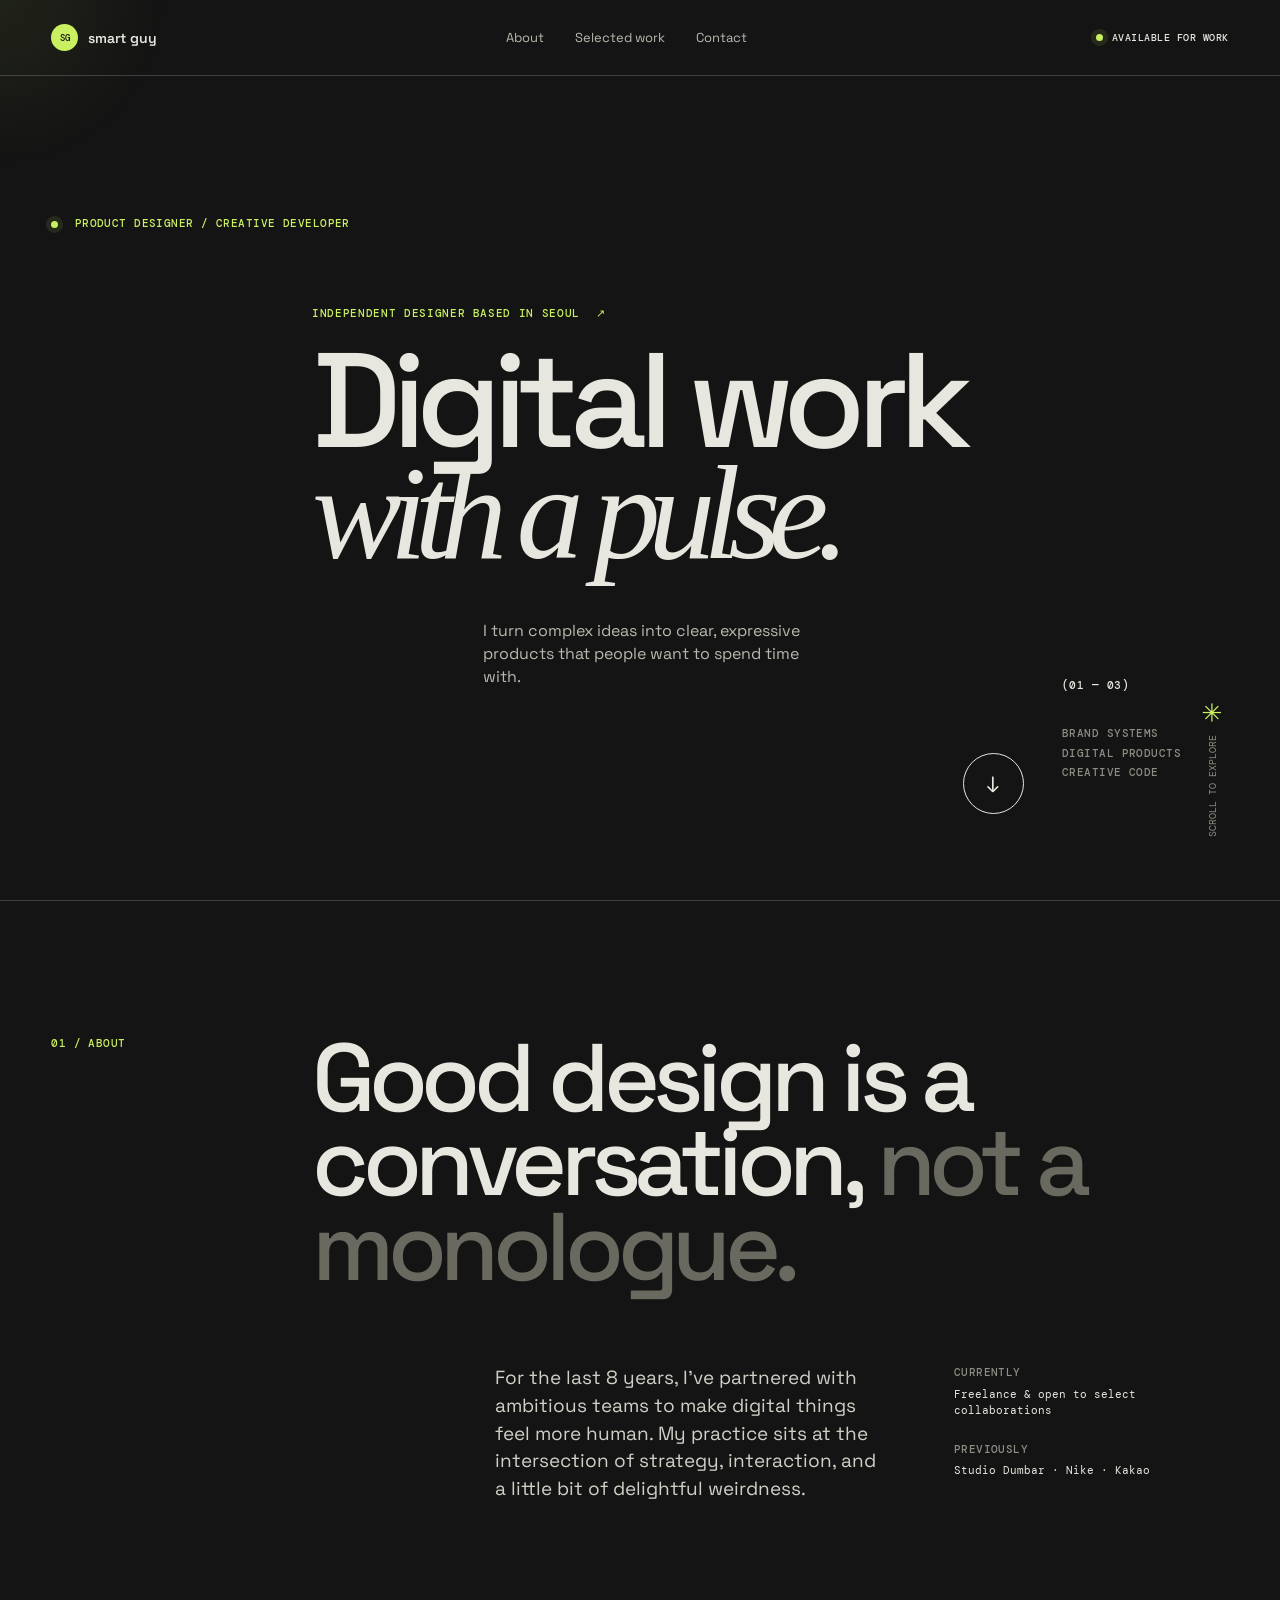
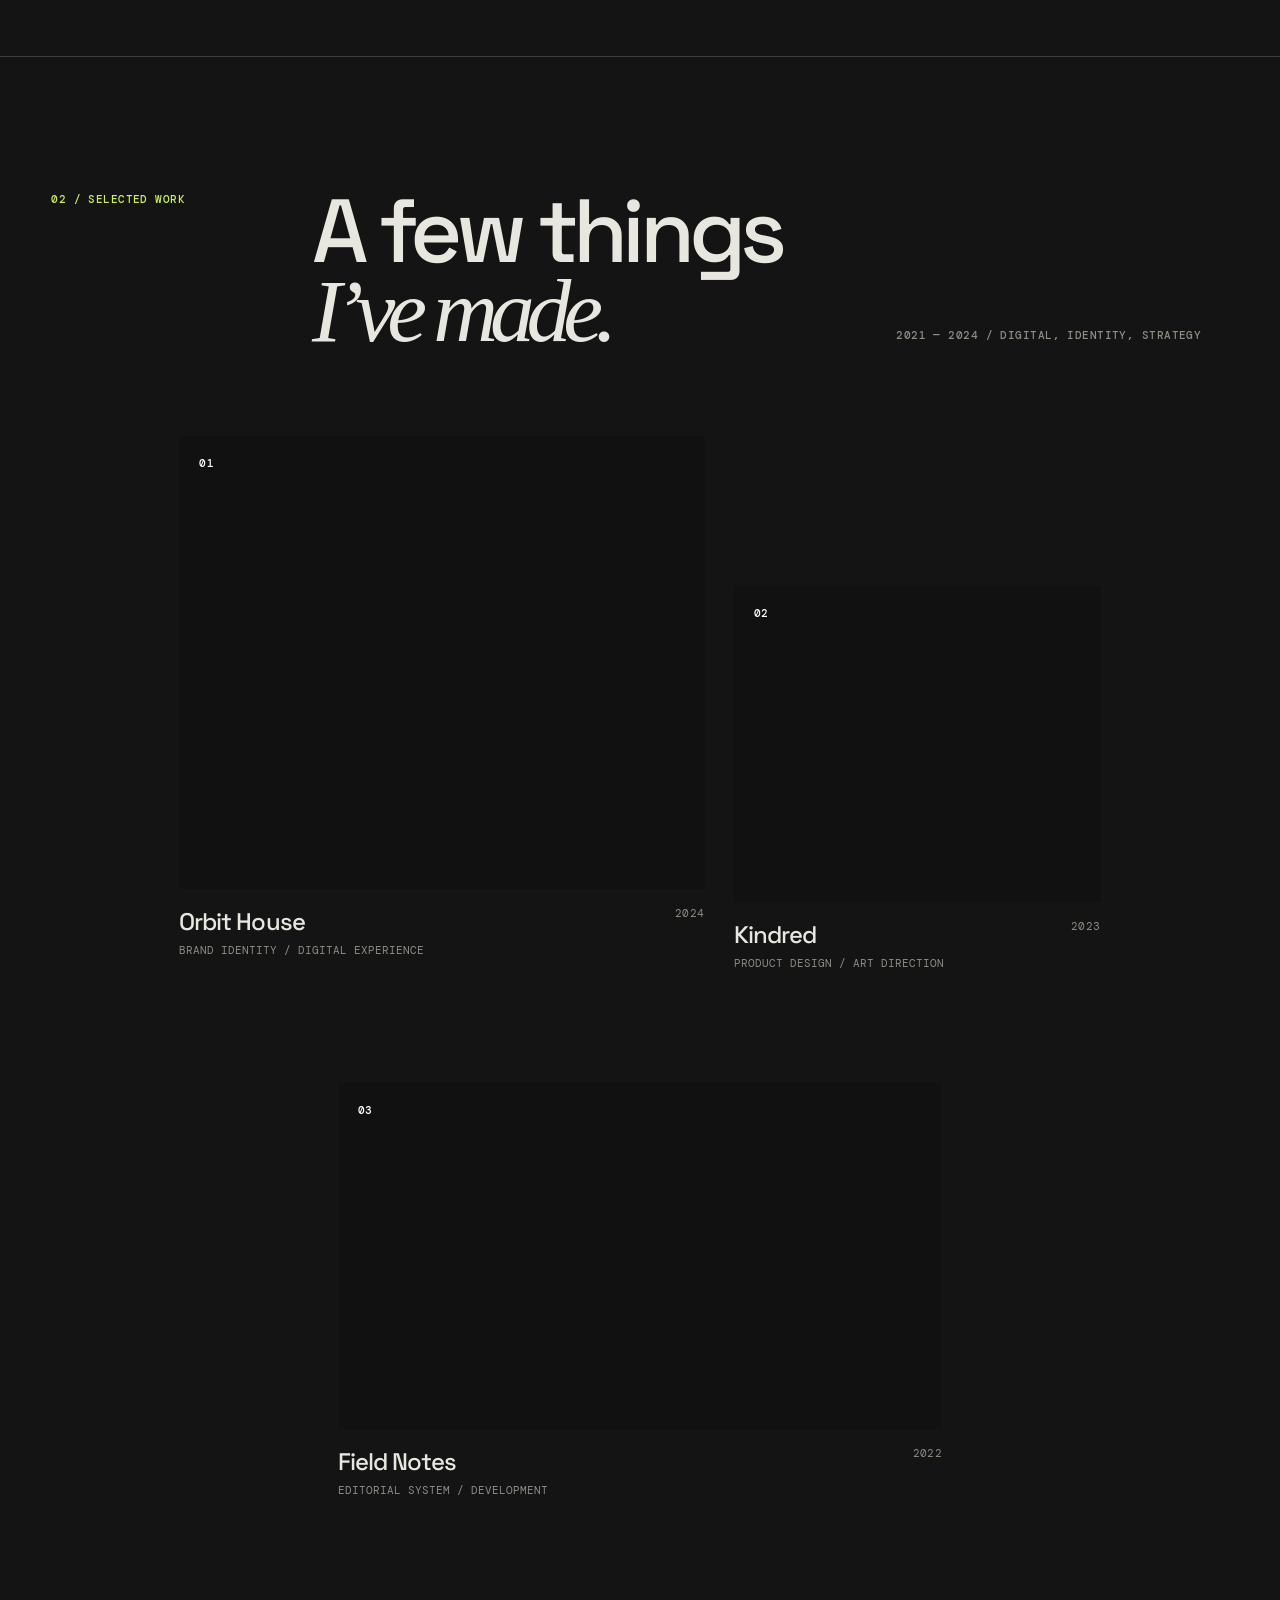
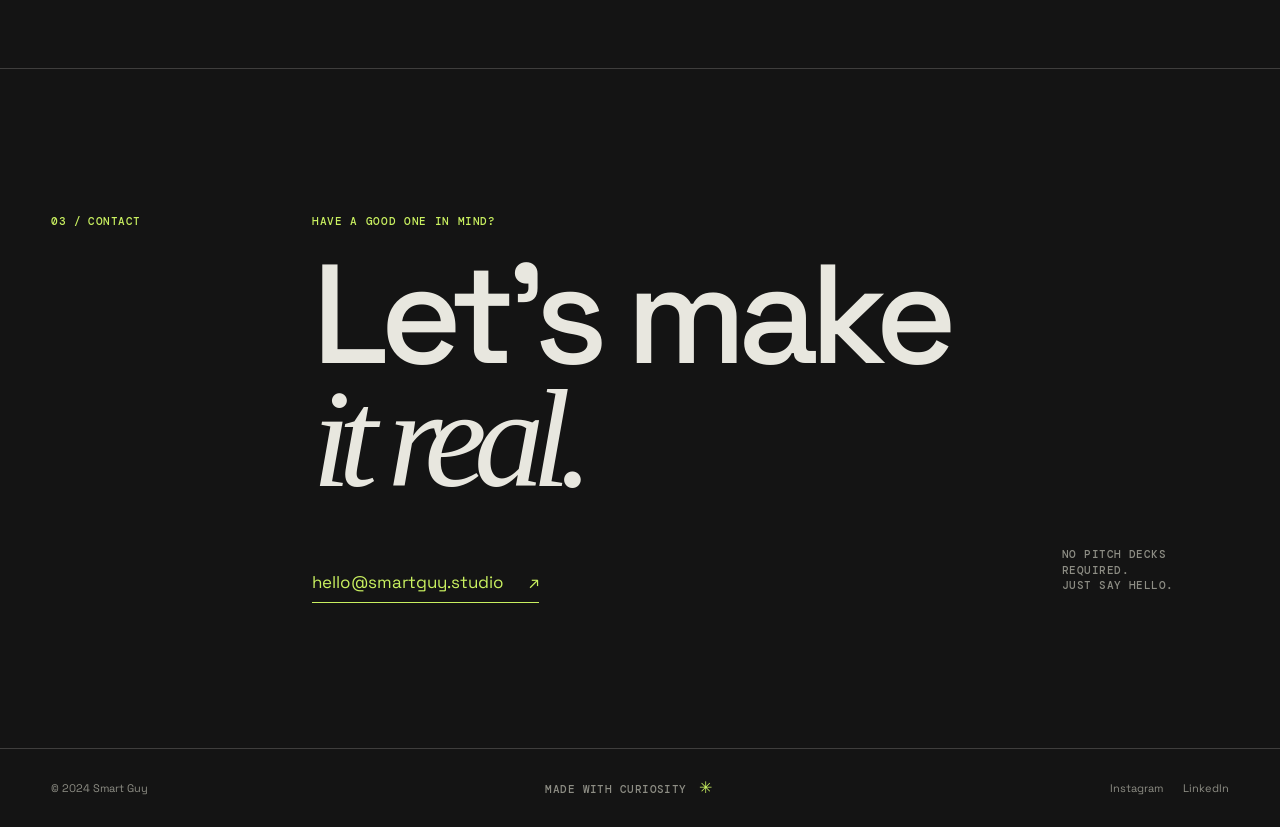
==== index.html @ d1d3f643 "Fix project structure" ====
<!doctype html>
<html lang="en">
<head>
  <meta charset="UTF-8" />
  <meta name="viewport" content="width=device-width, initial-scale=1.0" />
  <meta name="description" content="Smart Guy is a product designer and creative developer crafting digital experiences with clarity and character." />
  <title>Smart Guy — Product designer & creative developer</title>
  <link rel="preconnect" href="https://fonts.googleapis.com" />
  <link rel="preconnect" href="https://fonts.gstatic.com" crossorigin />
  <link href="https://fonts.googleapis.com/css2?family=DM+Mono:wght@400;500&family=Space+Grotesk:wght@400;500;600;700&display=swap" rel="stylesheet" />
  <link rel="stylesheet" href="styles.css" />
</head>
<body>
  <div class="cursor-glow" aria-hidden="true"></div>
  <header class="site-header">
    <a class="brand" href="#top" aria-label="Smart Guy home"><span class="brand-mark">SG</span><span>smart guy</span></a>
    <nav class="nav-links" aria-label="Main navigation">
      <a href="#about">About</a>
      <a href="#work">Selected work</a>
      <a href="#contact">Contact</a>
    </nav>
    <a class="availability" href="#contact"><span class="pulse"></span> Available for work</a>
  </header>

  <main id="top">
    <section class="hero page-grid reveal">
      <div class="hero-kicker mono"><span class="status-dot"></span> Product designer / creative developer</div>
      <div class="hero-copy">
        <p class="eyebrow">Independent designer based in Seoul <span>↗</span></p>
        <h1>Digital work<br /><em>with a pulse.</em></h1>
        <p class="hero-intro">I turn complex ideas into clear, expressive products that people want to spend time with.</p>
        <a class="circle-link" href="#work" aria-label="Explore selected work"><span>↓</span></a>
      </div>
      <div class="hero-aside mono">
        <span>(01 — 03)</span>
        <p>Brand systems<br />Digital products<br />Creative code</p>
      </div>
      <div class="hero-stamp" aria-hidden="true"><span>Scroll to explore</span><strong>✳</strong></div>
    </section>

    <section class="about page-grid section-rule reveal" id="about">
      <div class="section-label mono">01 / About</div>
      <div class="about-content">
        <h2>Good design is a conversation, <span>not a monologue.</span></h2>
        <div class="about-details">
          <p class="large-copy">For the last 8 years, I’ve partnered with ambitious teams to make digital things feel more human. My practice sits at the intersection of strategy, interaction, and a little bit of delightful weirdness.</p>
          <div class="facts mono"><p>Currently<br /><strong>Freelance & open to select collaborations</strong></p><p>Previously<br /><strong>Studio Dumbar · Nike · Kakao</strong></p></div>
        </div>
      </div>
    </section>

    <section class="work section-rule reveal" id="work">
      <div class="work-heading page-grid">
        <div class="section-label mono">02 / Selected work</div>
        <div><h2>A few things<br /><em>I’ve made.</em></h2><p class="work-note mono">2021 — 2024 / Digital, identity, strategy</p></div>
      </div>
      <div class="project-list">
        <a class="project project-featured" href="#contact">
          <div class="project-image image-one"><span class="project-number mono">01</span><span class="view-project">View case study ↗</span></div>
          <div class="project-meta"><div><h3>Orbit House</h3><p>Brand identity / Digital experience</p></div><span class="year mono">2024</span></div>
        </a>
        <a class="project project-offset" href="#contact">
          <div class="project-image image-two"><span class="project-number mono">02</span><span class="view-project">View case study ↗</span></div>
          <div class="project-meta"><div><h3>Kindred</h3><p>Product design / Art direction</p></div><span class="year mono">2023</span></div>
        </a>
        <a class="project project-wide" href="#contact">
          <div class="project-image image-three"><span class="project-number mono">03</span><span class="view-project">View case study ↗</span></div>
          <div class="project-meta"><div><h3>Field Notes</h3><p>Editorial system / Development</p></div><span class="year mono">2022</span></div>
        </a>
      </div>
    </section>

    <section class="contact page-grid section-rule reveal" id="contact">
      <div class="section-label mono">03 / Contact</div>
      <div class="contact-content"><p class="eyebrow">Have a good one in mind?</p><h2>Let’s make<br /><em>it real.</em></h2><a class="email-link" href="mailto:hello@smartguy.studio">hello@smartguy.studio <span>↗</span></a></div>
      <div class="contact-aside mono">No pitch decks required.<br />Just say hello.</div>
    </section>
  </main>

  <footer class="site-footer"><span>© 2024 Smart Guy</span><span class="mono">Made with curiosity <span class="footer-star">✳</span></span><div class="socials"><a href="#top">Instagram</a><a href="#top">LinkedIn</a></div></footer>
  <script src="script.js"></script>
</body>
</html>
---- styles.css ----
:root {
  --ink: #141414;
  --paper: #e8e7df;
  --lime: #c9f060;
  --muted: #8d8d84;
  --line: rgba(232, 231, 223, .2);
  --display: 'Space Grotesk', sans-serif;
  --mono: 'DM Mono', monospace;
}

* { box-sizing: border-box; }
html { scroll-behavior: smooth; }
body { margin: 0; background: var(--ink); color: var(--paper); font-family: var(--display); overflow-x: hidden; }
a { color: inherit; text-decoration: none; }
.mono { font: 500 11px/1.4 var(--mono); letter-spacing: .04em; text-transform: uppercase; }
.page-grid { display: grid; grid-template-columns: minmax(170px, 1fr) minmax(0, 3.2fr) minmax(120px, .75fr); gap: 3vw; }
.site-header { height: 76px; padding: 0 4vw; display: flex; align-items: center; justify-content: space-between; border-bottom: 1px solid var(--line); position: relative; z-index: 5; }
.brand { display: flex; gap: 10px; align-items: center; font-weight: 600; font-size: 14px; }
.brand-mark { display: grid; place-items: center; width: 27px; height: 27px; color: var(--ink); background: var(--lime); border-radius: 50%; font: 500 9px var(--mono); }
.nav-links { display: flex; gap: 31px; font-size: 13px; color: #b9b9af; }
.nav-links a, .socials a { transition: color .25s ease; }
.nav-links a:hover, .socials a:hover { color: var(--lime); }
.availability { font: 500 10px var(--mono); letter-spacing: .05em; text-transform: uppercase; display: flex; align-items: center; gap: 9px; }
.pulse, .status-dot { width: 7px; height: 7px; display: inline-block; border-radius: 50%; background: var(--lime); box-shadow: 0 0 0 5px rgba(201, 240, 96, .1); }
.hero { min-height: calc(100vh - 76px); padding: 13vh 4vw 7vh; position: relative; align-content: center; }
.hero-kicker { grid-column: 1 / -1; color: var(--lime); margin-bottom: 4vh; }
.status-dot { margin-right: 9px; vertical-align: middle; }
.hero-copy { grid-column: 2; }
.eyebrow { color: var(--lime); text-transform: uppercase; font: 500 11px var(--mono); letter-spacing: .06em; margin: 0 0 25px; }
.eyebrow span { margin-left: 8px; }
h1, h2, h3, p { margin-top: 0; }
h1 { font-size: clamp(4.5rem, 10.5vw, 10.5rem); line-height: .83; letter-spacing: -.07em; font-weight: 500; margin: 0; }
h1 em, h2 em { font-family: Georgia, serif; font-weight: 400; letter-spacing: -.09em; }
.hero-intro { max-width: 355px; margin: 50px 0 0 24%; font-size: 16px; line-height: 1.45; color: #b9b9af; }
.circle-link { display: grid; place-items: center; border: 1px solid var(--paper); border-radius: 50%; width: 61px; height: 61px; margin: 65px 0 0 auto; transition: background .3s, color .3s, transform .3s; }
.circle-link:hover { background: var(--lime); color: var(--ink); border-color: var(--lime); transform: rotate(-45deg); }
.circle-link span { font-size: 22px; }
.hero-aside { color: var(--muted); align-self: end; padding-bottom: 20px; }
.hero-aside span { color: var(--paper); }
.hero-aside p { margin-top: 30px; line-height: 1.8; }
.hero-stamp { position: absolute; right: 4vw; bottom: 7vh; display: flex; align-items: center; gap: 12px; color: var(--muted); font: 10px var(--mono); text-transform: uppercase; transform: rotate(-90deg) translateX(100%); transform-origin: right bottom; }
.hero-stamp strong { color: var(--lime); font-size: 25px; font-weight: 400; }
.section-rule { border-top: 1px solid var(--line); padding: 135px 4vw; }
.section-label { color: var(--lime); }
.about-content { grid-column: 2 / 4; }
h2 { font-size: clamp(3rem, 7.5vw, 8.5rem); line-height: .88; letter-spacing: -.065em; font-weight: 500; margin: 0; }
.about h2 { max-width: 950px; }
.about h2 span { color: #696960; }
.about-details { display: grid; grid-template-columns: 1.4fr 1fr; gap: 10%; max-width: 800px; margin: 75px 0 0 20%; }
.large-copy { font-size: 19px; line-height: 1.45; color: #d0d0c7; }
.facts { color: var(--muted); line-height: 1.5; }
.facts p { margin: 0 0 22px; }
.facts strong { display: block; color: var(--paper); font: 400 11px/1.5 var(--mono); margin-top: 5px; text-transform: none; letter-spacing: 0; }
.work { padding-bottom: 160px; }
.work-heading { margin-bottom: 85px; }
.work-heading > div:nth-child(2) { grid-column: 2 / 4; display: flex; justify-content: space-between; align-items: end; }
.work-heading h2 { font-size: clamp(3.5rem, 7vw, 7.5rem); }
.work-note { color: var(--muted); margin: 0 3% 7px 0; }
.project-list { display: grid; grid-template-columns: repeat(12, 1fr); gap: 8vw 2.3vw; padding: 0 10vw; }
.project { display: block; }
.project-featured { grid-column: 1 / 8; }
.project-offset { grid-column: 8 / 13; margin-top: 150px; }
.project-wide { grid-column: 3 / 11; }
.project-image { position: relative; overflow: hidden; aspect-ratio: 1.16 / 1; background: #272b20; transition: transform .5s cubic-bezier(.2,.8,.2,1); }
.project-wide .project-image { aspect-ratio: 1.75 / 1; }
.project:hover .project-image { transform: translateY(-8px); }
.project-image::after { content: ''; position: absolute; inset: 0; background: rgba(0,0,0,.1); transition: background .4s; }
.project:hover .project-image::after { background: rgba(0,0,0,0); }
.image-one { background: url('https://images.unsplash.com/photo-1558655146-d09347e92766?auto=format&fit=crop&w=1400&q=85') center / cover; }
.image-two { background: url('https://images.unsplash.com/photo-1557683316-973673baf926?auto=format&fit=crop&w=1200&q=85') center / cover; }
.image-three { background: url('https://images.unsplash.com/photo-1494438639946-1ebd1d20bf85?auto=format&fit=crop&w=1600&q=85') center / cover; }
.project-number, .view-project { position: absolute; z-index: 1; top: 20px; color: white; }
.project-number { left: 20px; }
.view-project { right: 20px; opacity: 0; transform: translateY(8px); transition: opacity .3s, transform .3s; }
.project:hover .view-project { opacity: 1; transform: translateY(0); }
.project-meta { display: flex; justify-content: space-between; padding-top: 17px; }
.project-meta h3 { font-size: 24px; font-weight: 500; letter-spacing: -.04em; margin-bottom: 6px; }
.project-meta p, .year { color: var(--muted); font: 11px var(--mono); text-transform: uppercase; }
.contact { min-height: 680px; align-content: center; }
.contact-content { grid-column: 2; }
.contact h2 { font-size: clamp(5rem, 11vw, 12rem); }
.email-link { display: inline-flex; gap: 25px; color: var(--lime); border-bottom: 1px solid var(--lime); padding-bottom: 9px; margin-top: 70px; font-size: 17px; }
.email-link span { transition: transform .3s; }
.email-link:hover span { transform: translate(5px, -5px); }
.contact-aside { color: var(--muted); align-self: end; padding-bottom: 10px; }
.site-footer { display: flex; justify-content: space-between; align-items: center; padding: 28px 4vw; color: var(--muted); font-size: 11px; border-top: 1px solid var(--line); }
.footer-star { color: var(--lime); font-size: 16px; margin-left: 5px; }
.socials { display: flex; gap: 20px; }
.cursor-glow { position: fixed; z-index: -1; width: 360px; height: 360px; border-radius: 50%; background: radial-gradient(circle, rgba(201,240,96,.07), transparent 65%); pointer-events: none; transform: translate(-50%, -50%); }
.reveal { opacity: 0; transform: translateY(28px); transition: opacity .8s ease, transform .8s ease; }
.reveal.visible { opacity: 1; transform: translateY(0); }

@media (max-width: 700px) {
  .site-header { height: 68px; padding: 0 6vw; }
  .nav-links { display: none; }
  .availability { font-size: 9px; }
  .page-grid { grid-template-columns: 1fr; gap: 25px; }
  .hero { min-height: 720px; padding: 65px 6vw 45px; align-content: start; }
  .hero-kicker, .hero-copy, .hero-aside { grid-column: 1; }
  .hero-kicker { margin-bottom: 12vh; }
  h1 { font-size: clamp(4rem, 20vw, 7rem); }
  .hero-intro { margin: 38px 0 0 12%; max-width: 280px; font-size: 15px; }
  .circle-link { margin: 45px 0 0 auto; }
  .hero-aside { position: absolute; left: 6vw; bottom: 40px; }
  .hero-aside p { display: none; }
  .hero-stamp { display: none; }
  .section-rule { padding: 85px 6vw; }
  .about-content, .contact-content { grid-column: 1; }
  h2 { font-size: clamp(3.3rem, 16vw, 6rem); }
  .about-details { grid-template-columns: 1fr; gap: 20px; margin: 50px 0 0; }
  .large-copy { font-size: 17px; }
  .work-heading { gap: 45px; margin-bottom: 55px; }
  .work-heading > div:nth-child(2) { grid-column: 1; display: block; }
  .work-note { margin-top: 25px; }
  .project-list { display: block; padding: 0; }
  .project { margin: 0 0 60px; }
  .project-offset, .project-wide { margin-top: 0; }
  .project-wide .project-image { aspect-ratio: 1.16 / 1; }
  .project-meta h3 { font-size: 21px; }
  .contact { min-height: 620px; }
  .contact-aside { grid-column: 1; align-self: start; }
  .email-link { margin-top: 50px; font-size: 14px; gap: 12px; }
  .site-footer { padding: 25px 6vw; flex-wrap: wrap; gap: 18px; }
  .site-footer > .mono { order: 3; width: 100%; }
}
@media (prefers-reduced-motion: reduce) { *, *::before, *::after { scroll-behavior: auto !important; animation-duration: .01ms !important; transition-duration: .01ms !important; } }
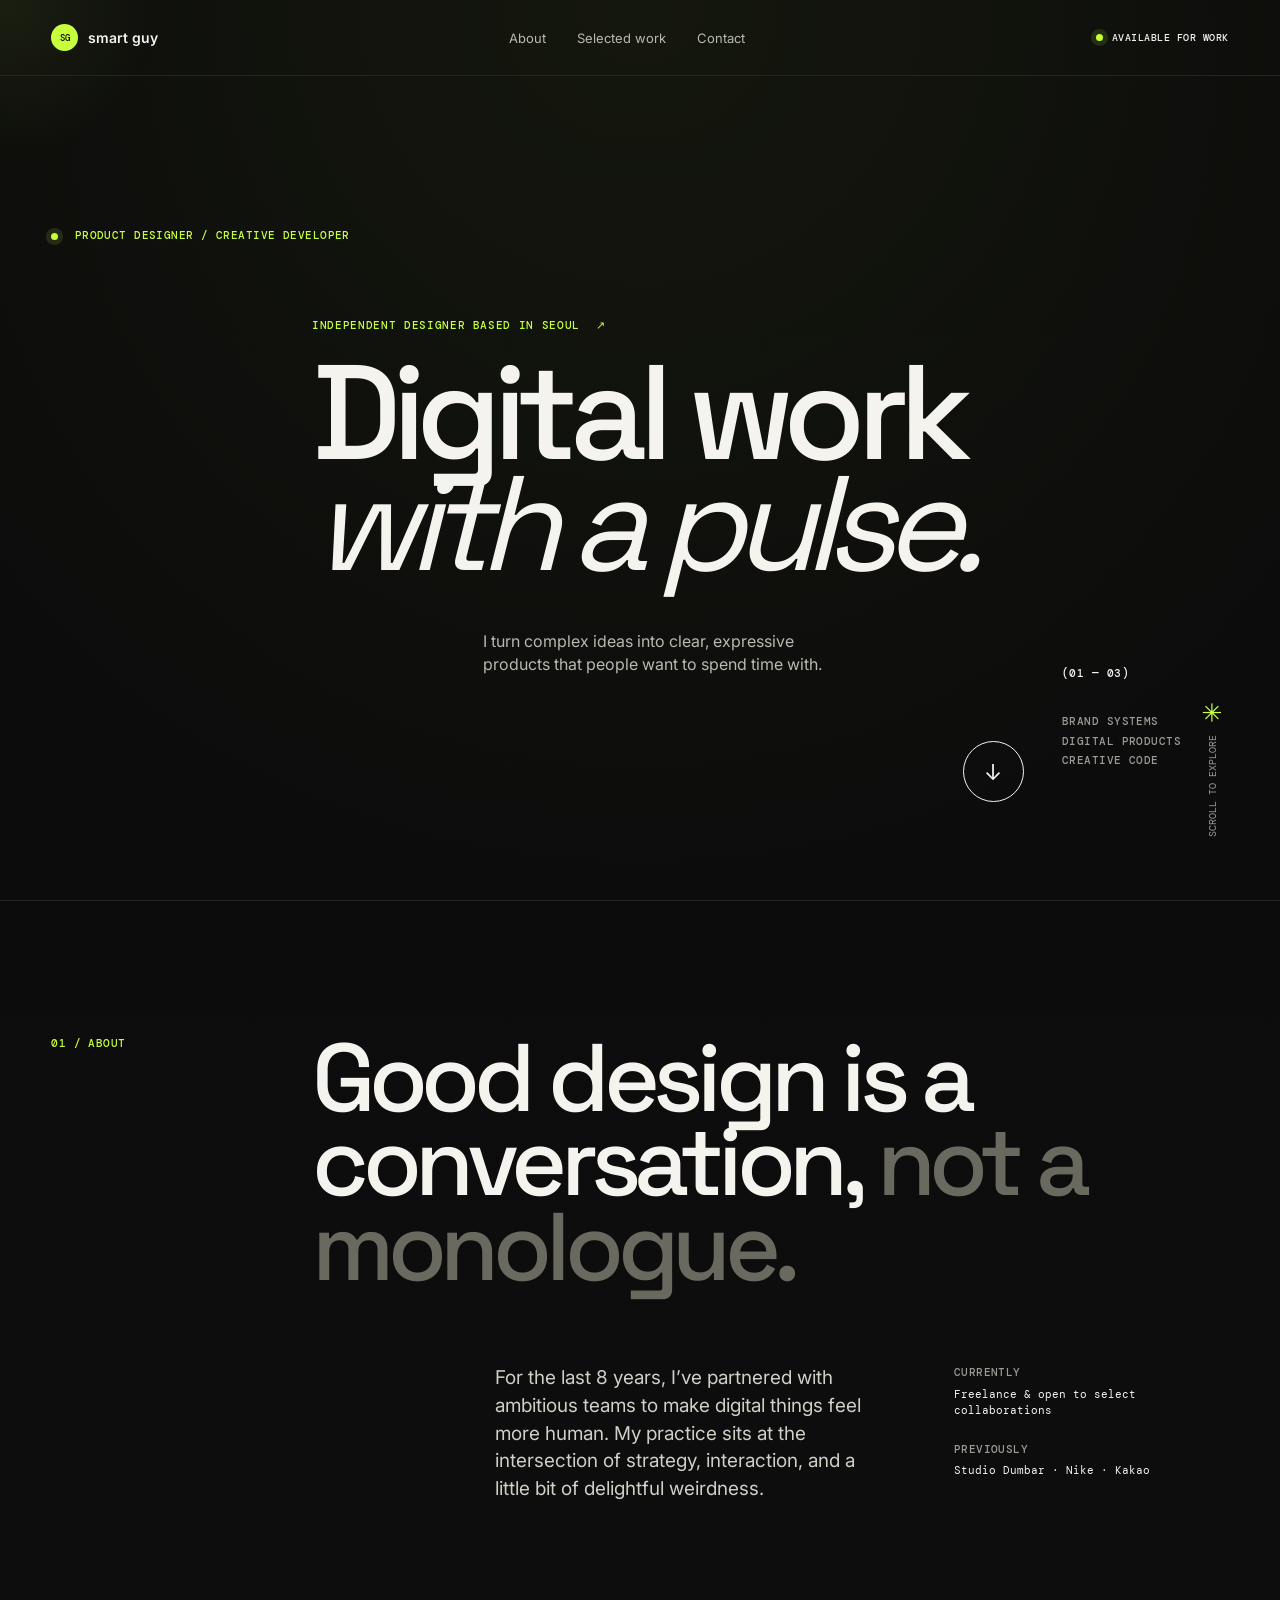
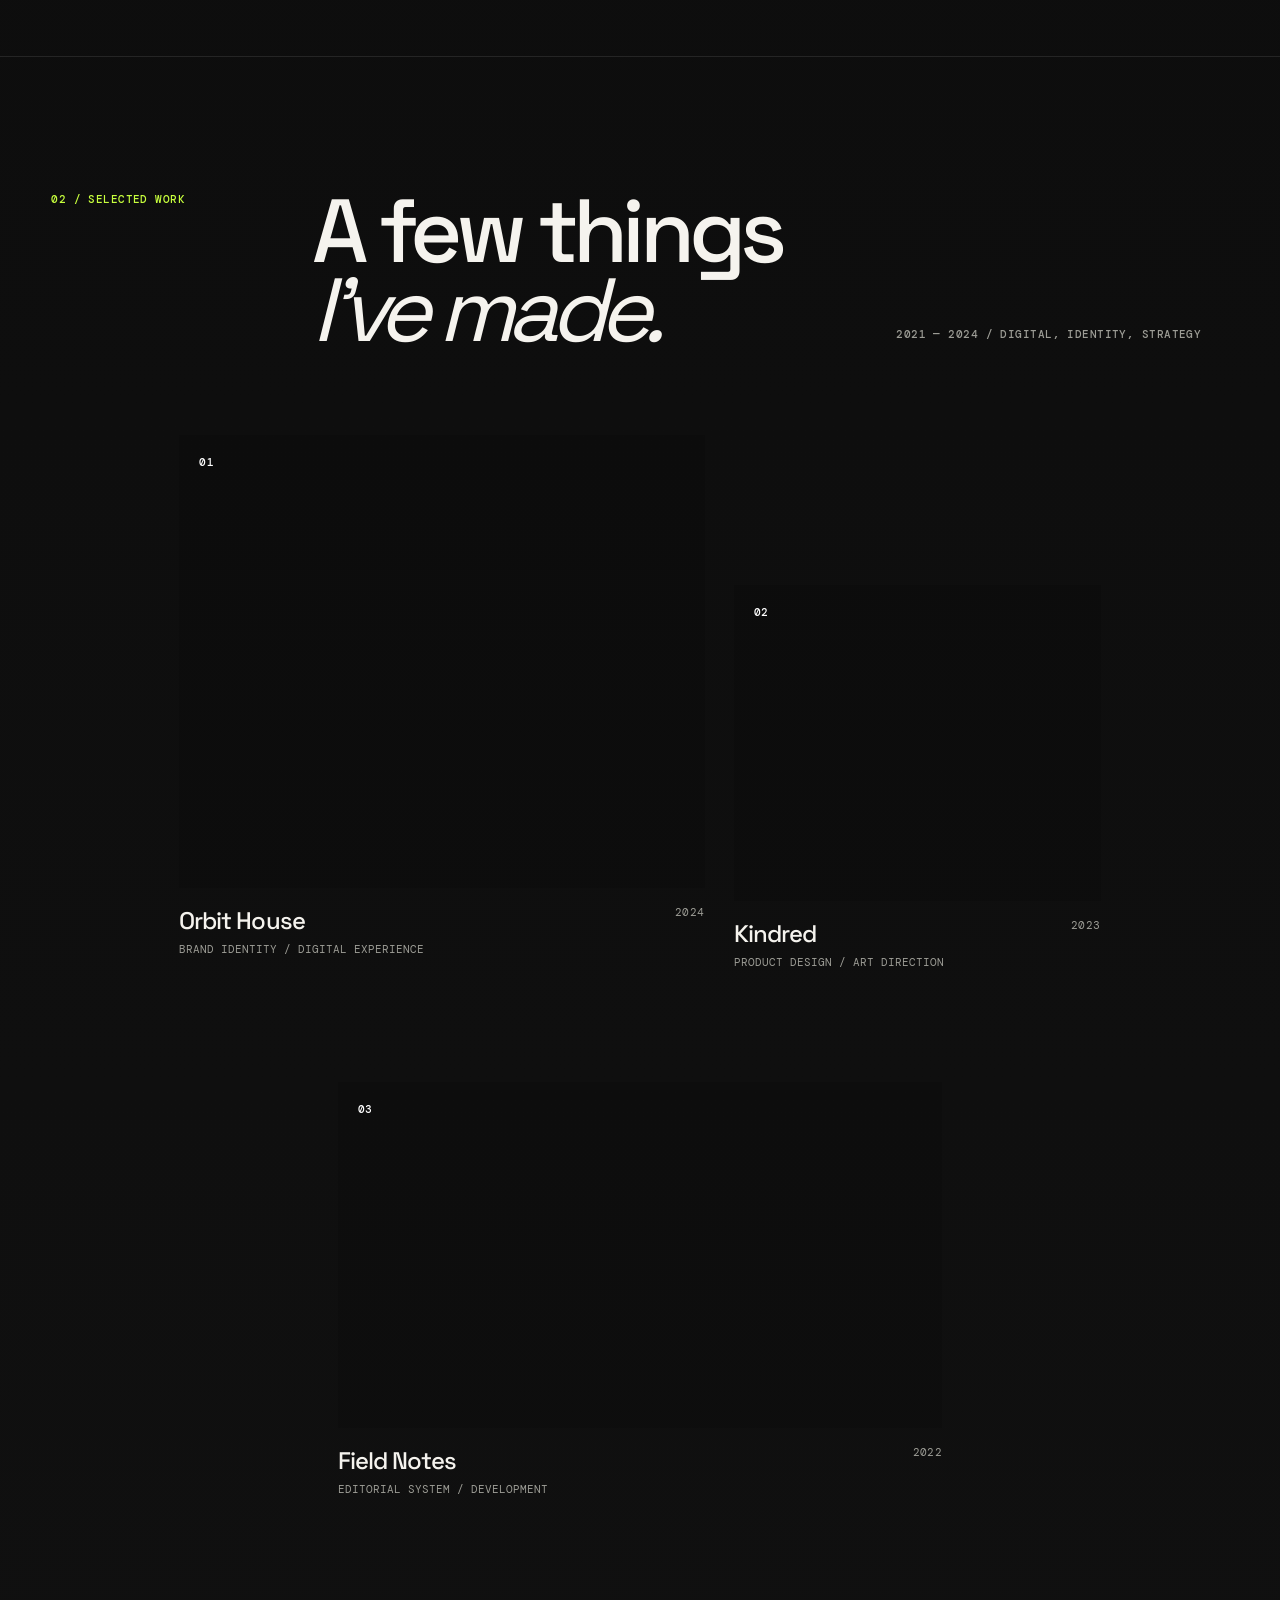
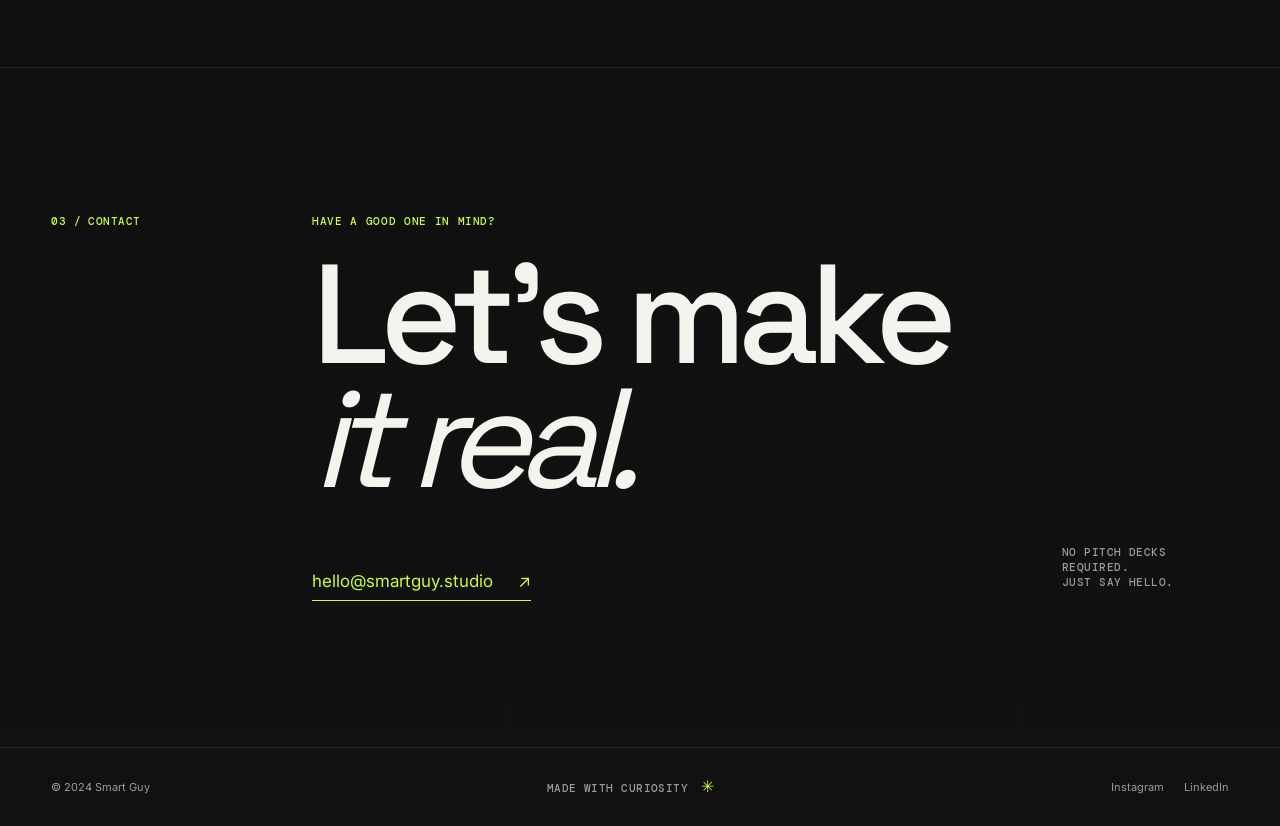
==== commit 8961accf: "Update website" ====
--- a/index.html
+++ b/index.html
@@ -7,7 +7,7 @@
   <title>Smart Guy — Product designer & creative developer</title>
   <link rel="preconnect" href="https://fonts.googleapis.com" />
   <link rel="preconnect" href="https://fonts.gstatic.com" crossorigin />
-  <link href="https://fonts.googleapis.com/css2?family=DM+Mono:wght@400;500&family=Space+Grotesk:wght@400;500;600;700&display=swap" rel="stylesheet" />
+  <link href="https://fonts.googleapis.com/css2?family=DM+Mono:wght@400;500&family=Inter:wght@400;500;600;700&family=Space+Grotesk:wght@400;500;600;700&display=swap" rel="stylesheet" />
   <link rel="stylesheet" href="styles.css" />
 </head>
 <body>
--- a/styles.css
+++ b/styles.css
@@ -1,16 +1,27 @@
 :root {
-  --ink: #141414;
-  --paper: #e8e7df;
-  --lime: #c9f060;
-  --muted: #8d8d84;
-  --line: rgba(232, 231, 223, .2);
+  --ink: #0B0B0B;
+  --paper: #F5F3EE;
+  --muted: #9C9C95;
+  --lime: #C7FF3D;
+  --lime-soft: rgba(199, 255, 61, 0.12);
+  --line: #252525;
+  --card: #141414;
   --display: 'Space Grotesk', sans-serif;
+  --body: 'Inter', sans-serif;
   --mono: 'DM Mono', monospace;
 }
 
 * { box-sizing: border-box; }
 html { scroll-behavior: smooth; }
-body { margin: 0; background: var(--ink); color: var(--paper); font-family: var(--display); overflow-x: hidden; }
+body {
+  margin: 0;
+  background:
+    radial-gradient(circle at top, rgba(199, 255, 61, 0.05), transparent 22%),
+    linear-gradient(180deg, var(--ink) 0%, #111111 100%);
+  color: var(--paper);
+  font-family: var(--body);
+  overflow-x: hidden;
+}
 a { color: inherit; text-decoration: none; }
 .mono { font: 500 11px/1.4 var(--mono); letter-spacing: .04em; text-transform: uppercase; }
 .page-grid { display: grid; grid-template-columns: minmax(170px, 1fr) minmax(0, 3.2fr) minmax(120px, .75fr); gap: 3vw; }
@@ -21,7 +32,7 @@
 .nav-links a, .socials a { transition: color .25s ease; }
 .nav-links a:hover, .socials a:hover { color: var(--lime); }
 .availability { font: 500 10px var(--mono); letter-spacing: .05em; text-transform: uppercase; display: flex; align-items: center; gap: 9px; }
-.pulse, .status-dot { width: 7px; height: 7px; display: inline-block; border-radius: 50%; background: var(--lime); box-shadow: 0 0 0 5px rgba(201, 240, 96, .1); }
+.pulse, .status-dot { width: 7px; height: 7px; display: inline-block; border-radius: 50%; background: var(--lime); box-shadow: 0 0 0 5px rgba(199, 255, 61, .12); }
 .hero { min-height: calc(100vh - 76px); padding: 13vh 4vw 7vh; position: relative; align-content: center; }
 .hero-kicker { grid-column: 1 / -1; color: var(--lime); margin-bottom: 4vh; }
 .status-dot { margin-right: 9px; vertical-align: middle; }
@@ -29,8 +40,9 @@
 .eyebrow { color: var(--lime); text-transform: uppercase; font: 500 11px var(--mono); letter-spacing: .06em; margin: 0 0 25px; }
 .eyebrow span { margin-left: 8px; }
 h1, h2, h3, p { margin-top: 0; }
+h1, h2, h3 { font-family: var(--display); }
 h1 { font-size: clamp(4.5rem, 10.5vw, 10.5rem); line-height: .83; letter-spacing: -.07em; font-weight: 500; margin: 0; }
-h1 em, h2 em { font-family: Georgia, serif; font-weight: 400; letter-spacing: -.09em; }
+h1 em, h2 em { font-family: 'Space Grotesk', sans-serif; font-weight: 400; letter-spacing: -.09em; }
 .hero-intro { max-width: 355px; margin: 50px 0 0 24%; font-size: 16px; line-height: 1.45; color: #b9b9af; }
 .circle-link { display: grid; place-items: center; border: 1px solid var(--paper); border-radius: 50%; width: 61px; height: 61px; margin: 65px 0 0 auto; transition: background .3s, color .3s, transform .3s; }
 .circle-link:hover { background: var(--lime); color: var(--ink); border-color: var(--lime); transform: rotate(-45deg); }
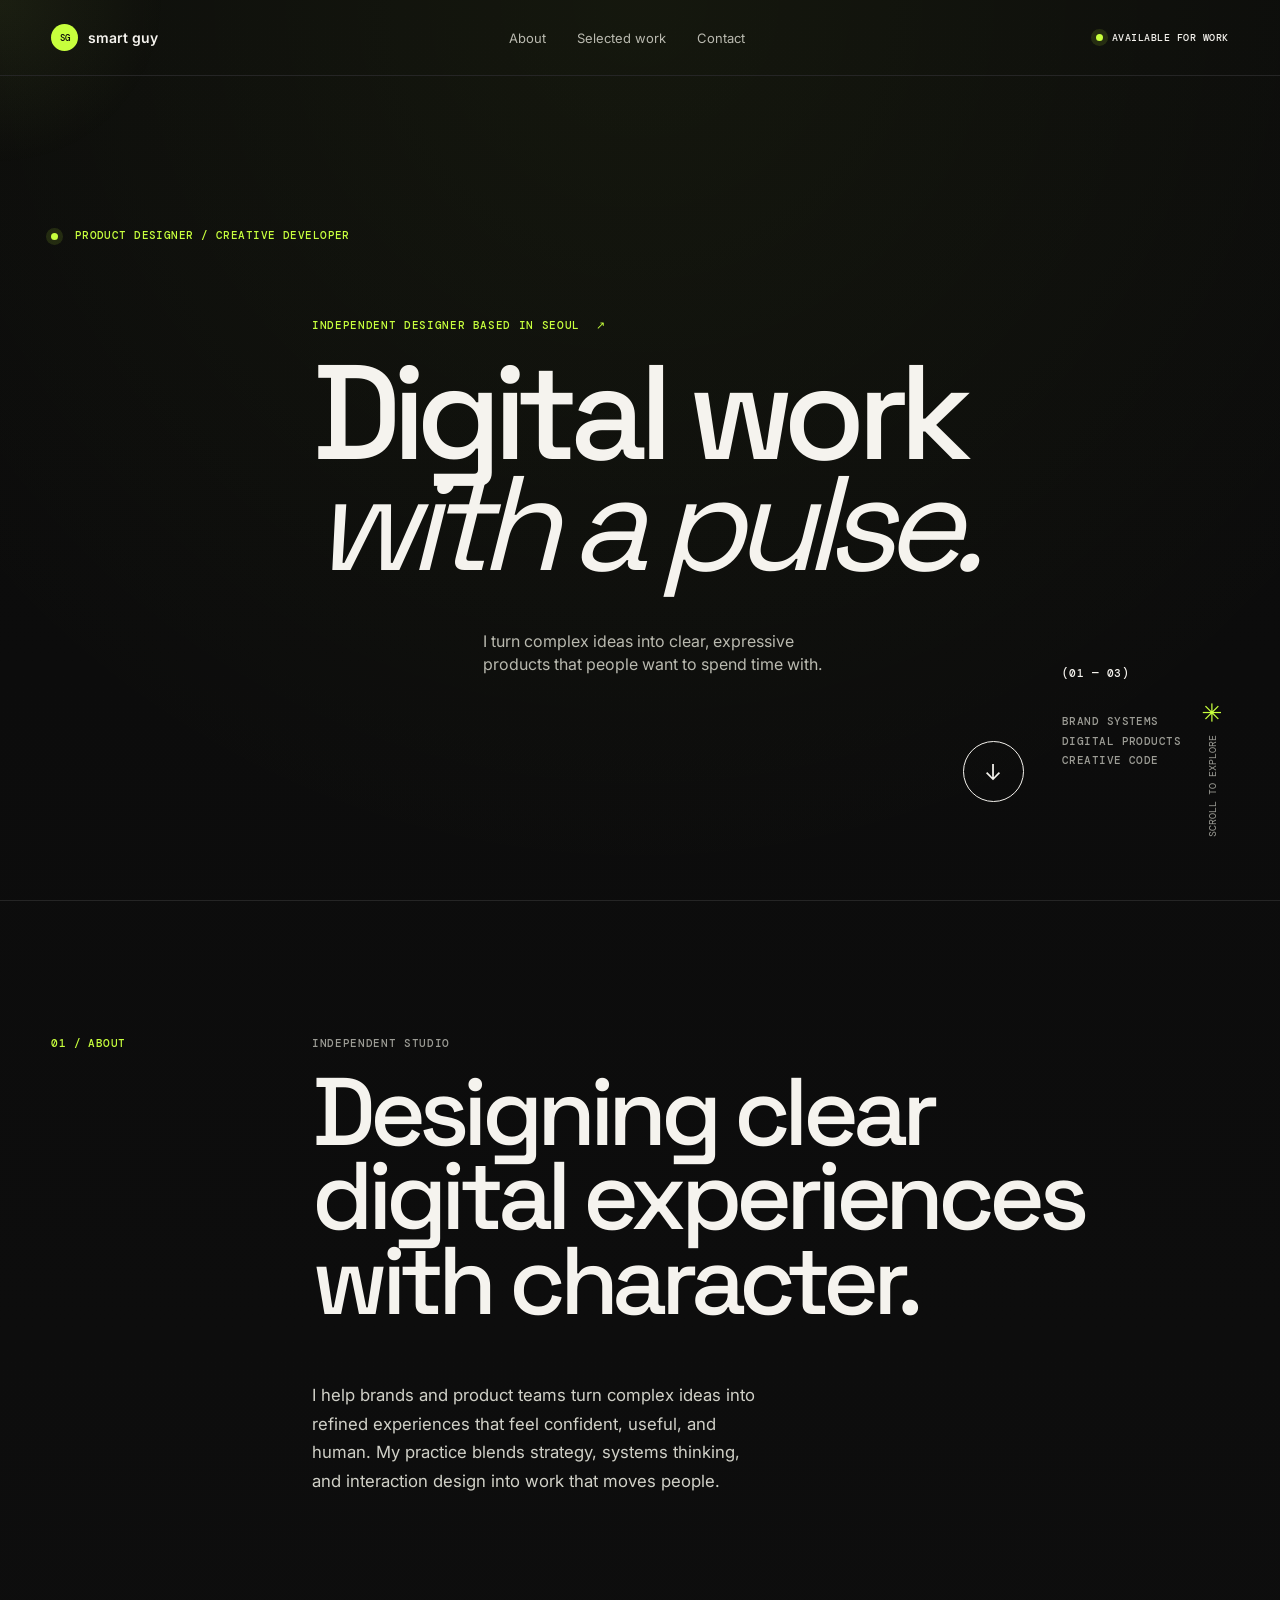
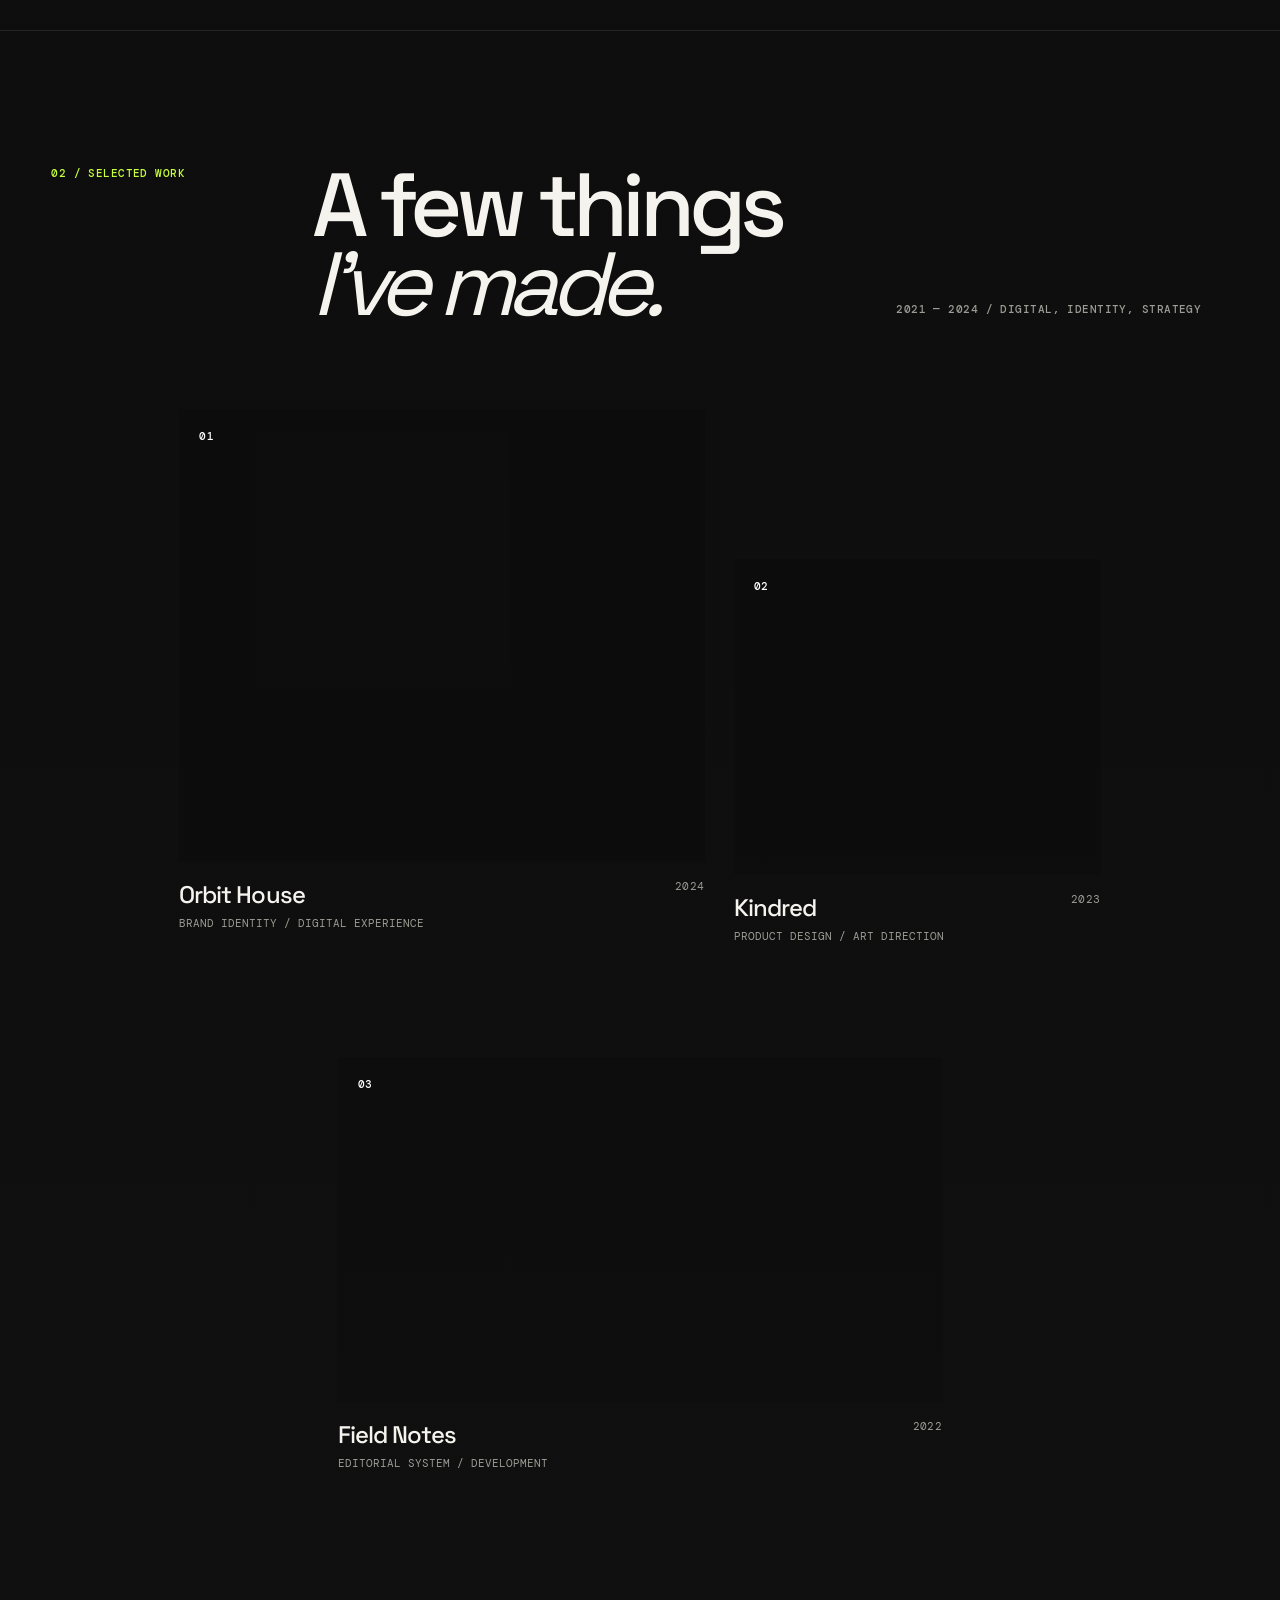
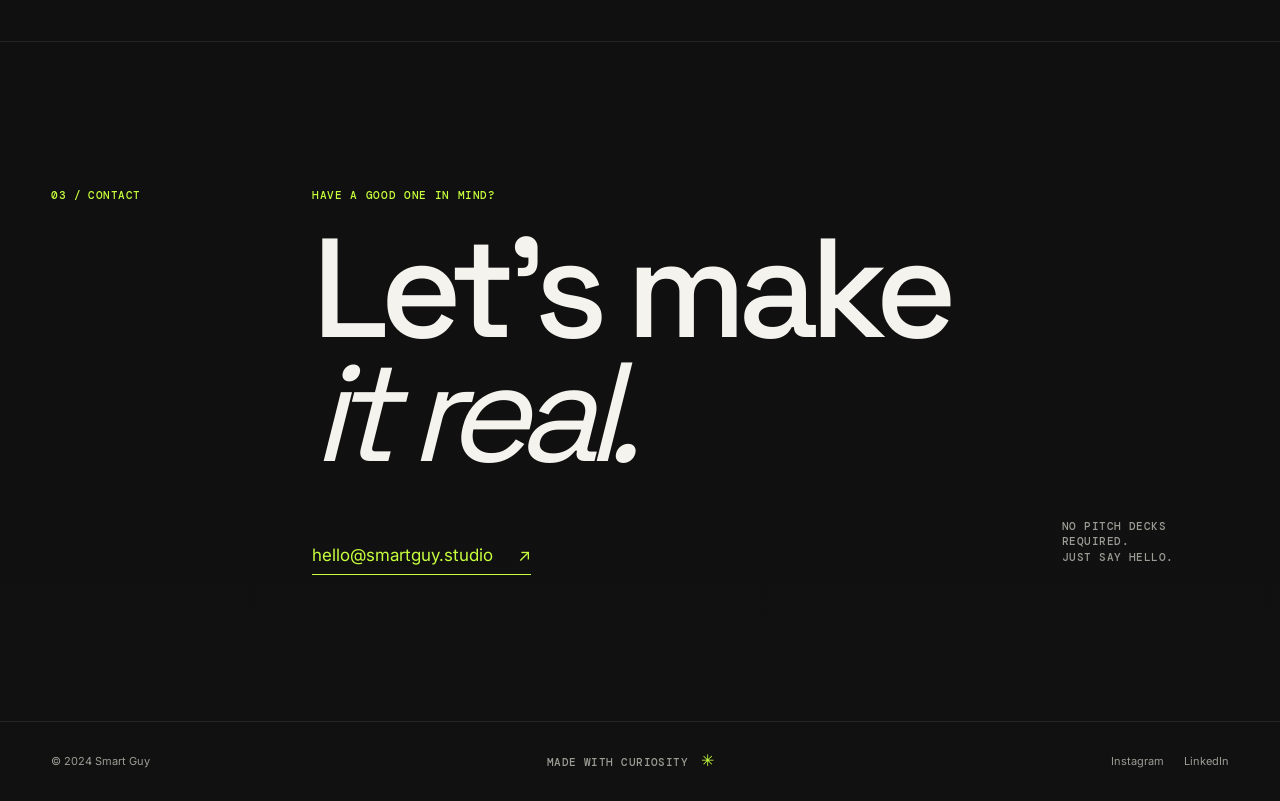
==== commit 2438793b: "Update website" ====
--- a/index.html
+++ b/index.html
@@ -41,10 +41,28 @@
     <section class="about page-grid section-rule reveal" id="about">
       <div class="section-label mono">01 / About</div>
       <div class="about-content">
-        <h2>Good design is a conversation, <span>not a monologue.</span></h2>
+        <div class="about-intro">
+          <p class="eyebrow eyebrow-soft">Independent studio</p>
+          <h2>Designing clear digital experiences with character.</h2>
+        </div>
+
         <div class="about-details">
-          <p class="large-copy">For the last 8 years, I’ve partnered with ambitious teams to make digital things feel more human. My practice sits at the intersection of strategy, interaction, and a little bit of delightful weirdness.</p>
-          <div class="facts mono"><p>Currently<br /><strong>Freelance & open to select collaborations</strong></p><p>Previously<br /><strong>Studio Dumbar · Nike · Kakao</strong></p></div>
+          <p class="large-copy">I help brands and product teams turn complex ideas into refined experiences that feel confident, useful, and human. My practice blends strategy, systems thinking, and interaction design into work that moves people.</p>
+
+          <div class="facts">
+            <div class="fact-card reveal-delay">
+              <span class="fact-label mono">Focus</span>
+              <strong>Brand systems</strong>
+            </div>
+            <div class="fact-card reveal-delay">
+              <span class="fact-label mono">Experience</span>
+              <strong>8+ years</strong>
+            </div>
+            <div class="fact-card reveal-delay">
+              <span class="fact-label mono">Clients</span>
+              <strong>Global teams</strong>
+            </div>
+          </div>
         </div>
       </div>
     </section>
--- a/styles.css
+++ b/styles.css
@@ -56,13 +56,41 @@
 .section-label { color: var(--lime); }
 .about-content { grid-column: 2 / 4; }
 h2 { font-size: clamp(3rem, 7.5vw, 8.5rem); line-height: .88; letter-spacing: -.065em; font-weight: 500; margin: 0; }
-.about h2 { max-width: 950px; }
+.about h2 { max-width: 880px; }
 .about h2 span { color: #696960; }
-.about-details { display: grid; grid-template-columns: 1.4fr 1fr; gap: 10%; max-width: 800px; margin: 75px 0 0 20%; }
-.large-copy { font-size: 19px; line-height: 1.45; color: #d0d0c7; }
-.facts { color: var(--muted); line-height: 1.5; }
-.facts p { margin: 0 0 22px; }
-.facts strong { display: block; color: var(--paper); font: 400 11px/1.5 var(--mono); margin-top: 5px; text-transform: none; letter-spacing: 0; }
+.about-intro { margin-bottom: 52px; }
+.eyebrow-soft { color: var(--muted); margin-bottom: 20px; }
+.about-details { display: grid; grid-template-columns: 1.3fr 1.2fr; gap: 4rem; align-items: end; max-width: 980px; }
+.large-copy { max-width: 620px; font-size: clamp(1.05rem, 1.3vw, 1.45rem); line-height: 1.7; color: #d0d0c7; margin: 0; }
+.facts { display: grid; grid-template-columns: repeat(3, minmax(0, 1fr)); gap: 16px; }
+.fact-card {
+  background: rgba(255,255,255,0.015);
+  border: 1px solid var(--line);
+  padding: 1.2rem 1rem 1rem;
+  min-height: 120px;
+  display: flex;
+  flex-direction: column;
+  justify-content: space-between;
+  transition: transform .28s ease, border-color .28s ease, background .28s ease;
+}
+.fact-card:hover {
+  transform: translateY(-4px);
+  border-color: rgba(199, 255, 61, 0.45);
+  background: rgba(199, 255, 61, 0.03);
+}
+.fact-label {
+  color: var(--muted);
+  font-size: 10px;
+  letter-spacing: .14em;
+}
+.fact-card strong {
+  display: block;
+  color: var(--paper);
+  font: 500 1.15rem/1.3 var(--display);
+  letter-spacing: -.04em;
+  text-transform: none;
+}
+.reveal-delay { transition-delay: .08s; }
 .work { padding-bottom: 160px; }
 .work-heading { margin-bottom: 85px; }
 .work-heading > div:nth-child(2) { grid-column: 2 / 4; display: flex; justify-content: space-between; align-items: end; }
@@ -101,6 +129,15 @@
 .cursor-glow { position: fixed; z-index: -1; width: 360px; height: 360px; border-radius: 50%; background: radial-gradient(circle, rgba(201,240,96,.07), transparent 65%); pointer-events: none; transform: translate(-50%, -50%); }
 .reveal { opacity: 0; transform: translateY(28px); transition: opacity .8s ease, transform .8s ease; }
 .reveal.visible { opacity: 1; transform: translateY(0); }
+.about .reveal-delay {
+  opacity: 0;
+  transform: translateY(18px);
+  transition: opacity .7s ease, transform .7s ease, border-color .28s ease, background .28s ease;
+}
+.about .reveal.visible .reveal-delay {
+  opacity: 1;
+  transform: translateY(0);
+}
 
 @media (max-width: 700px) {
   .site-header { height: 68px; padding: 0 6vw; }
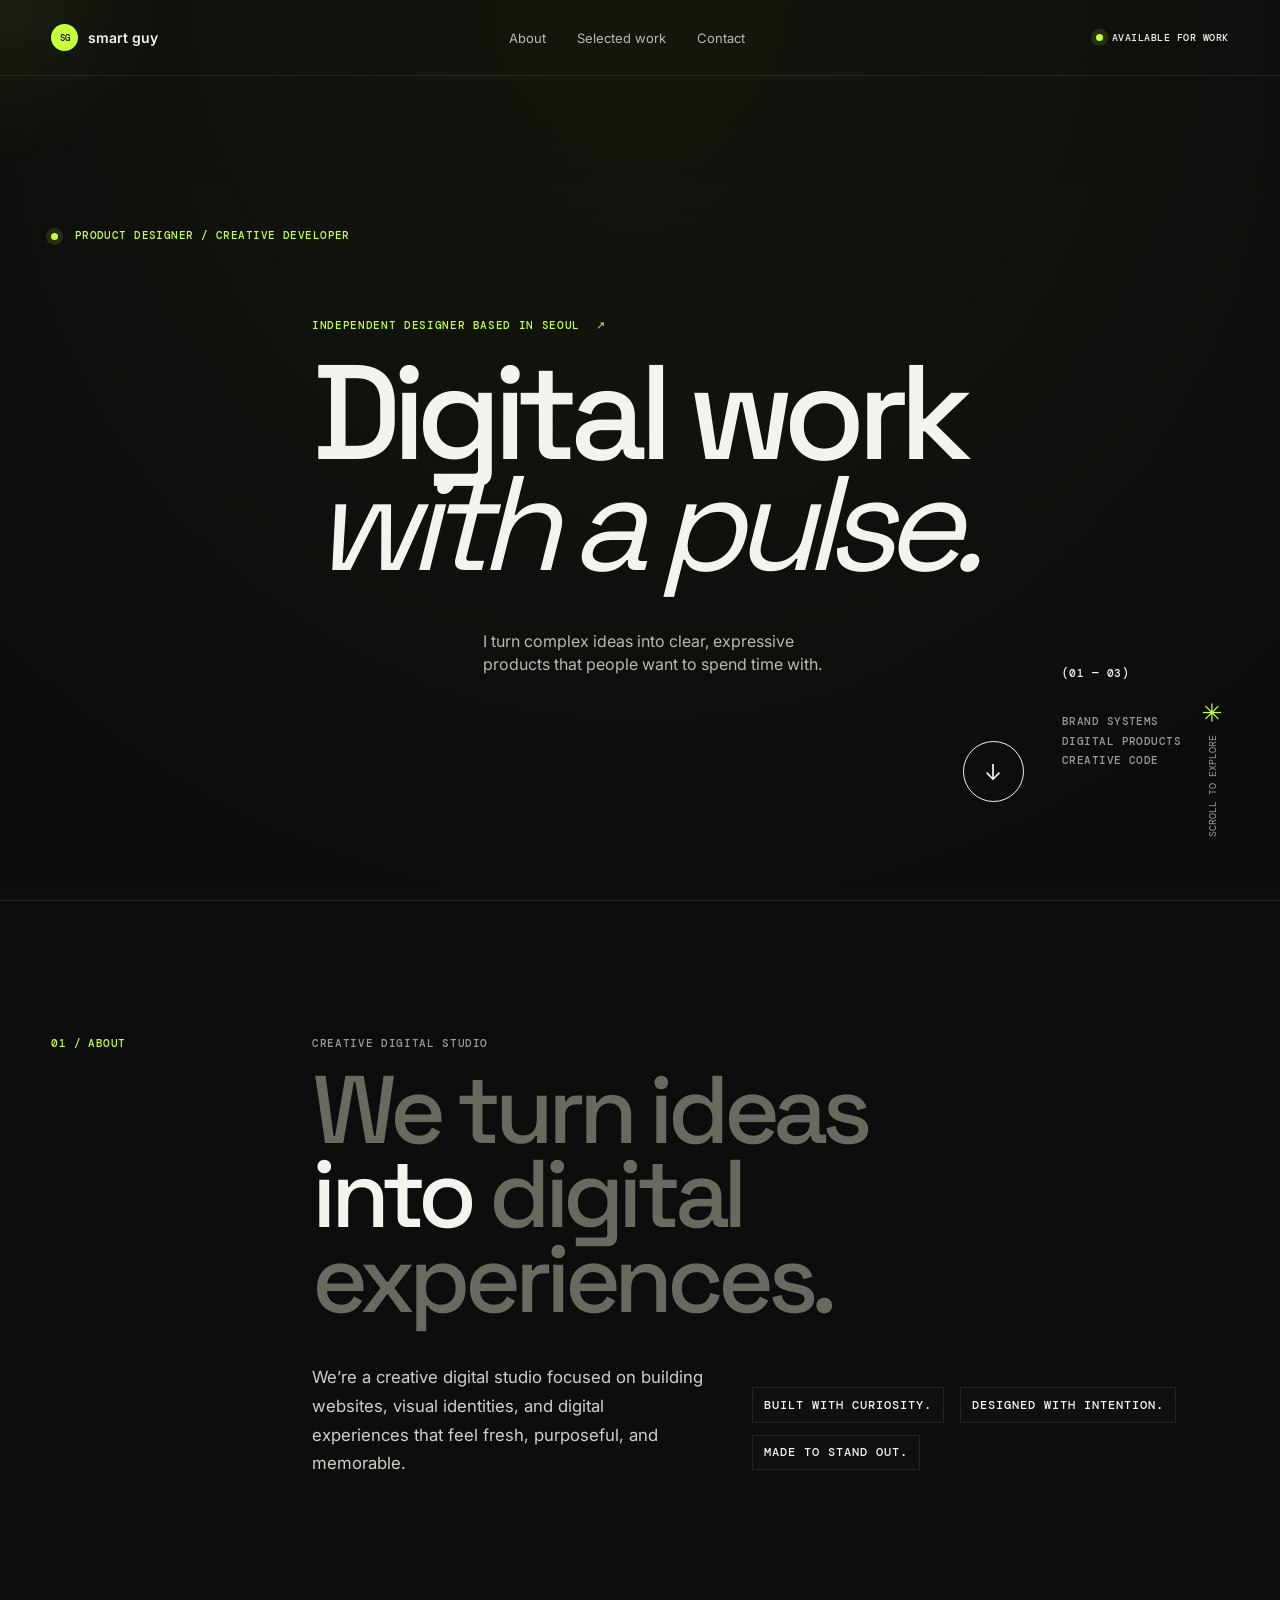
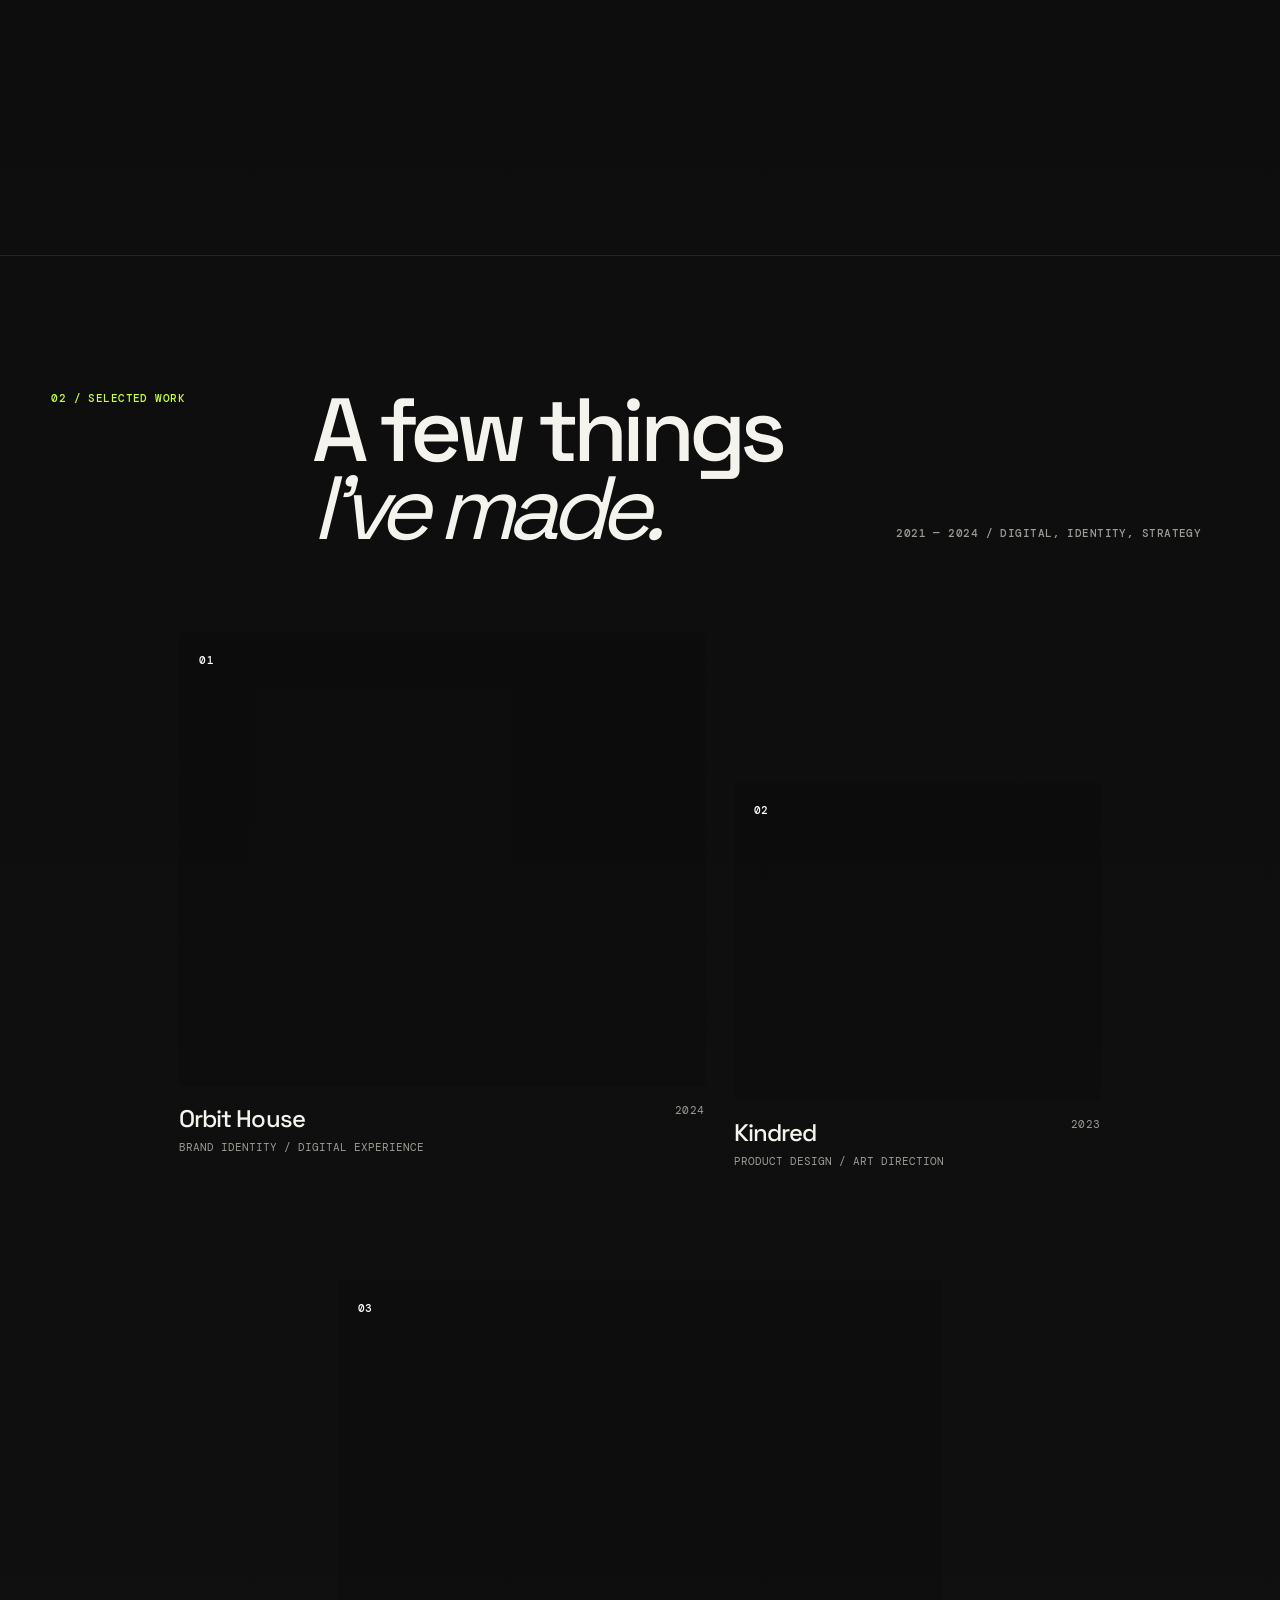
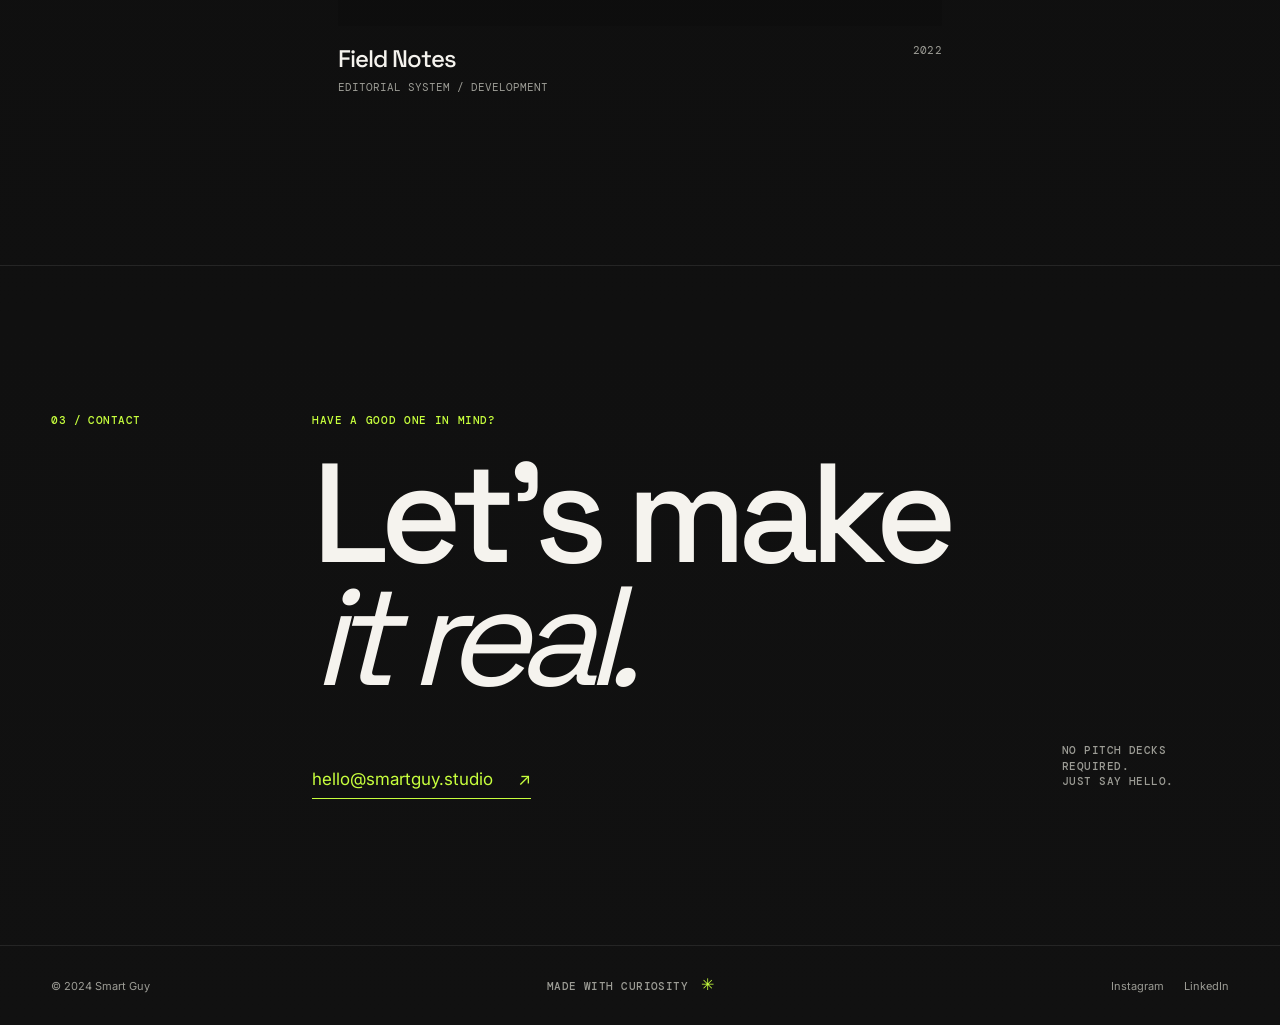
==== commit c8fb6651: "Update website" ====
--- a/index.html
+++ b/index.html
@@ -42,25 +42,31 @@
       <div class="section-label mono">01 / About</div>
       <div class="about-content">
         <div class="about-intro">
-          <p class="eyebrow eyebrow-soft">Independent studio</p>
-          <h2>Designing clear digital experiences with character.</h2>
+          <p class="eyebrow eyebrow-soft">Creative digital studio</p>
+          <h2><span class="highlight-phrase">We turn ideas</span><br />into <span class="accent-text">digital experiences.</span></h2>
         </div>
 
         <div class="about-details">
-          <p class="large-copy">I help brands and product teams turn complex ideas into refined experiences that feel confident, useful, and human. My practice blends strategy, systems thinking, and interaction design into work that moves people.</p>
+          <p class="large-copy">We’re a creative digital studio focused on building websites, visual identities, and digital experiences that feel fresh, purposeful, and memorable.</p>
+
+          <div class="brand-line">
+            <span>Built with curiosity.</span>
+            <span>Designed with intention.</span>
+            <span>Made to stand out.</span>
+          </div>
 
           <div class="facts">
             <div class="fact-card reveal-delay">
-              <span class="fact-label mono">Focus</span>
-              <strong>Brand systems</strong>
+              <span class="fact-number mono">01 — Web Design</span>
+              <p>Modern interfaces built for people.</p>
             </div>
             <div class="fact-card reveal-delay">
-              <span class="fact-label mono">Experience</span>
-              <strong>8+ years</strong>
+              <span class="fact-number mono">02 — Development</span>
+              <p>Fast, responsive, functional websites.</p>
             </div>
             <div class="fact-card reveal-delay">
-              <span class="fact-label mono">Clients</span>
-              <strong>Global teams</strong>
+              <span class="fact-number mono">03 — Creative</span>
+              <p>Visual ideas with a distinct personality.</p>
             </div>
           </div>
         </div>
--- a/styles.css
+++ b/styles.css
@@ -56,20 +56,39 @@
 .section-label { color: var(--lime); }
 .about-content { grid-column: 2 / 4; }
 h2 { font-size: clamp(3rem, 7.5vw, 8.5rem); line-height: .88; letter-spacing: -.065em; font-weight: 500; margin: 0; }
-.about h2 { max-width: 880px; }
+.about h2 { max-width: 980px; }
 .about h2 span { color: #696960; }
-.about-intro { margin-bottom: 52px; }
-.eyebrow-soft { color: var(--muted); margin-bottom: 20px; }
-.about-details { display: grid; grid-template-columns: 1.3fr 1.2fr; gap: 4rem; align-items: end; max-width: 980px; }
-.large-copy { max-width: 620px; font-size: clamp(1.05rem, 1.3vw, 1.45rem); line-height: 1.7; color: #d0d0c7; margin: 0; }
-.facts { display: grid; grid-template-columns: repeat(3, minmax(0, 1fr)); gap: 16px; }
+.about-intro { margin-bottom: 42px; }
+.eyebrow-soft { color: var(--muted); margin-bottom: 18px; }
+.highlight-phrase { color: var(--paper); }
+.accent-text { color: var(--lime); }
+.about-details { display: grid; grid-template-columns: 1.15fr 1.4fr; gap: 2rem 3rem; align-items: start; max-width: 1000px; }
+.large-copy { max-width: 670px; font-size: clamp(1.05rem, 1.3vw, 1.5rem); line-height: 1.7; color: #d0d0c7; margin: 0; }
+.brand-line {
+  display: flex;
+  flex-wrap: wrap;
+  gap: 0.75rem 1rem;
+  margin-top: 1.5rem;
+  font: 500 0.78rem/1.5 var(--mono);
+  letter-spacing: .08em;
+  text-transform: uppercase;
+  color: var(--paper);
+}
+.brand-line span {
+  display: inline-block;
+  padding: 0.45rem 0.7rem;
+  border: 1px solid var(--line);
+  background: rgba(255,255,255,0.015);
+}
+.facts { display: grid; grid-template-columns: repeat(3, minmax(0, 1fr)); gap: 16px; margin-top: 2rem; }
 .fact-card {
   background: rgba(255,255,255,0.015);
   border: 1px solid var(--line);
-  padding: 1.2rem 1rem 1rem;
-  min-height: 120px;
+  padding: 1.1rem 1rem 1rem;
+  min-height: 150px;
   display: flex;
   flex-direction: column;
+  gap: 0.9rem;
   justify-content: space-between;
   transition: transform .28s ease, border-color .28s ease, background .28s ease;
 }
@@ -78,17 +97,16 @@
   border-color: rgba(199, 255, 61, 0.45);
   background: rgba(199, 255, 61, 0.03);
 }
-.fact-label {
+.fact-number {
+  color: var(--lime);
+  font-size: 10px;
+  letter-spacing: .12em;
+}
+.fact-card p {
+  margin: 0;
   color: var(--muted);
-  font-size: 10px;
-  letter-spacing: .14em;
-}
-.fact-card strong {
-  display: block;
-  color: var(--paper);
-  font: 500 1.15rem/1.3 var(--display);
-  letter-spacing: -.04em;
-  text-transform: none;
+  font-size: 0.92rem;
+  line-height: 1.7;
 }
 .reveal-delay { transition-delay: .08s; }
 .work { padding-bottom: 160px; }
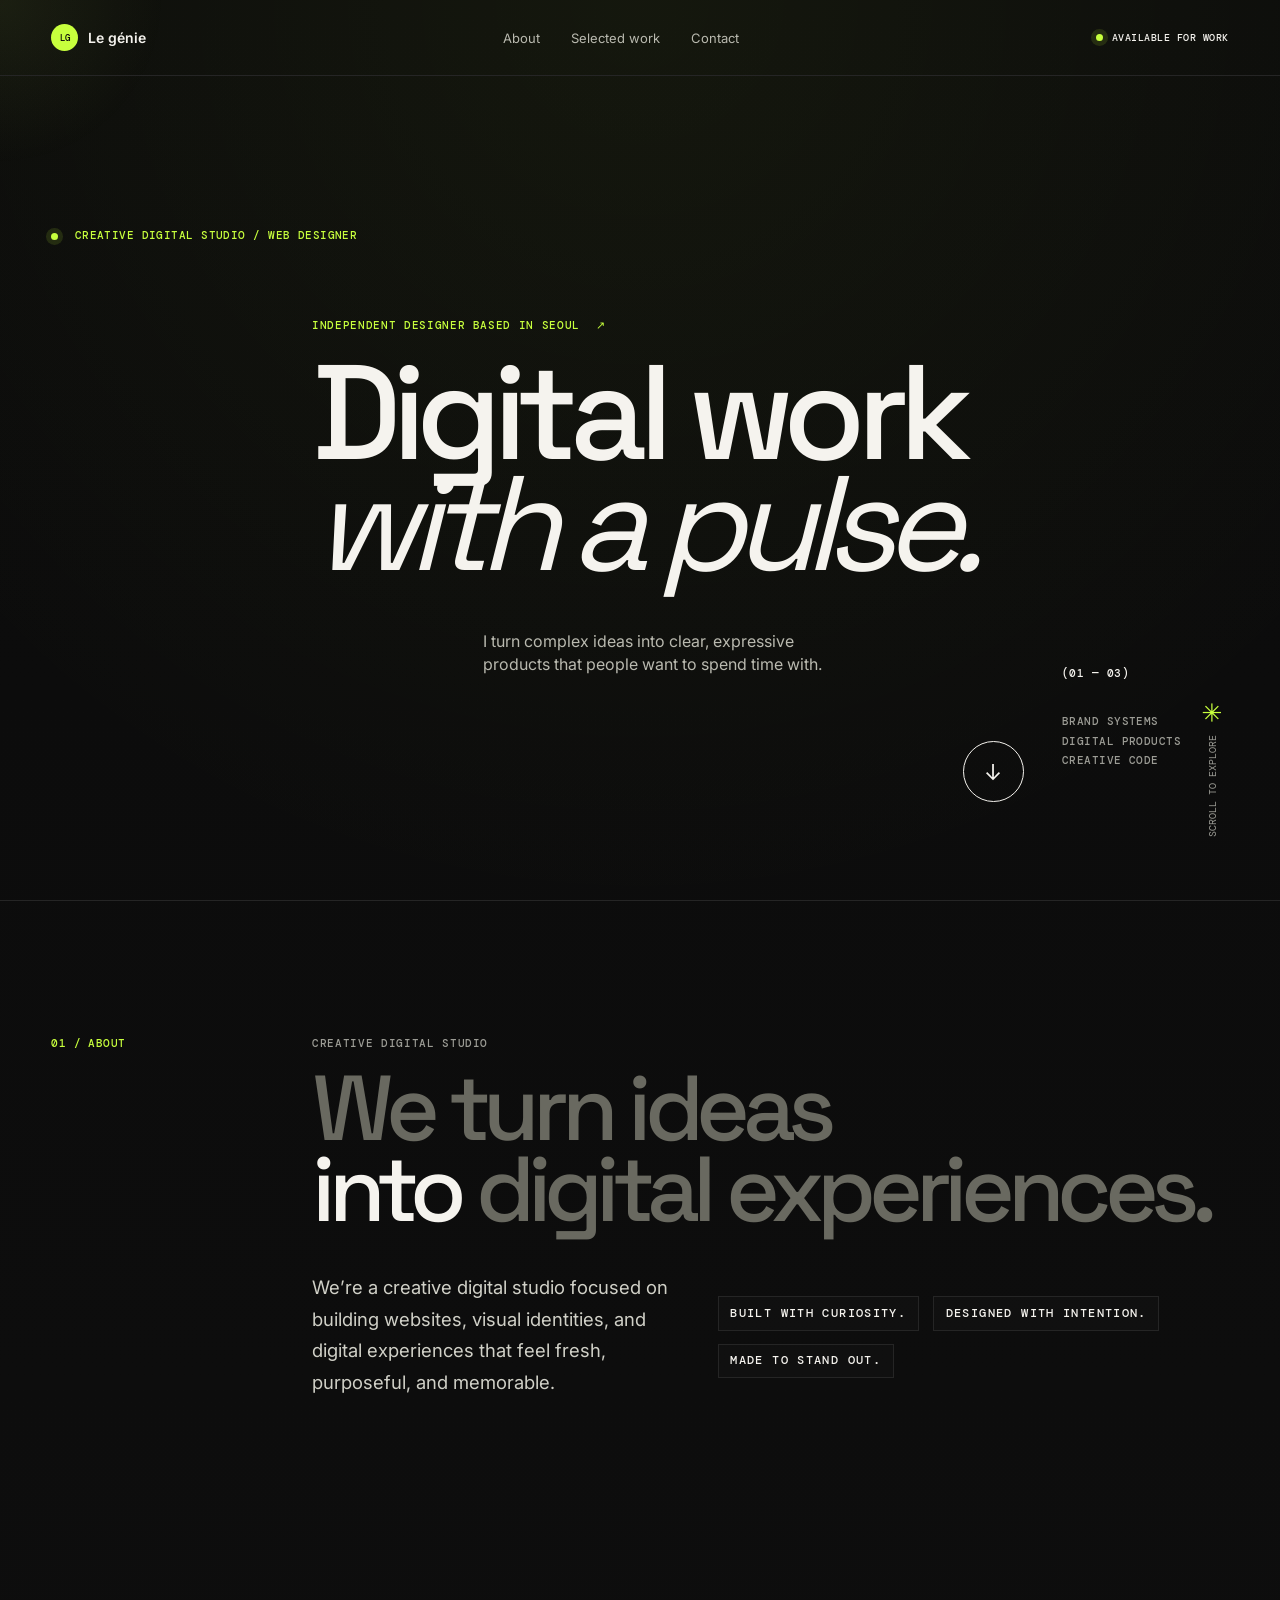
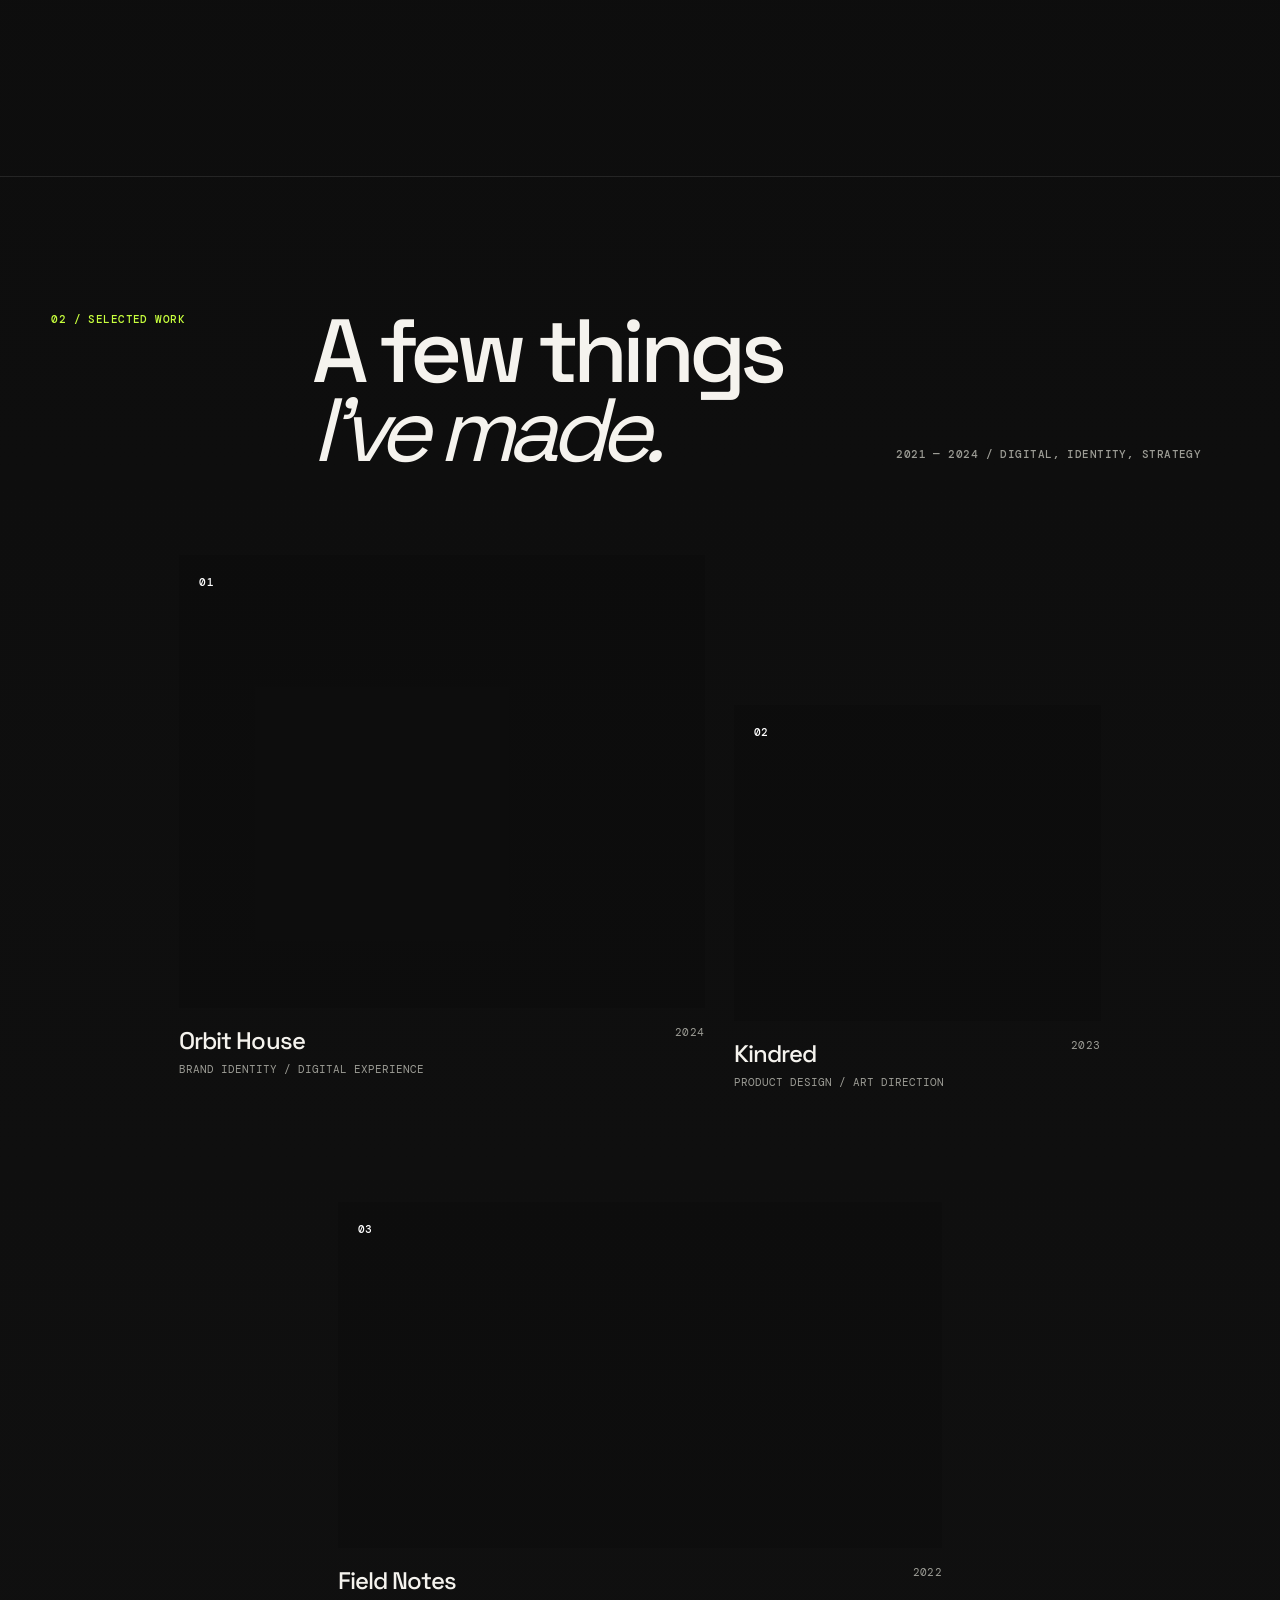
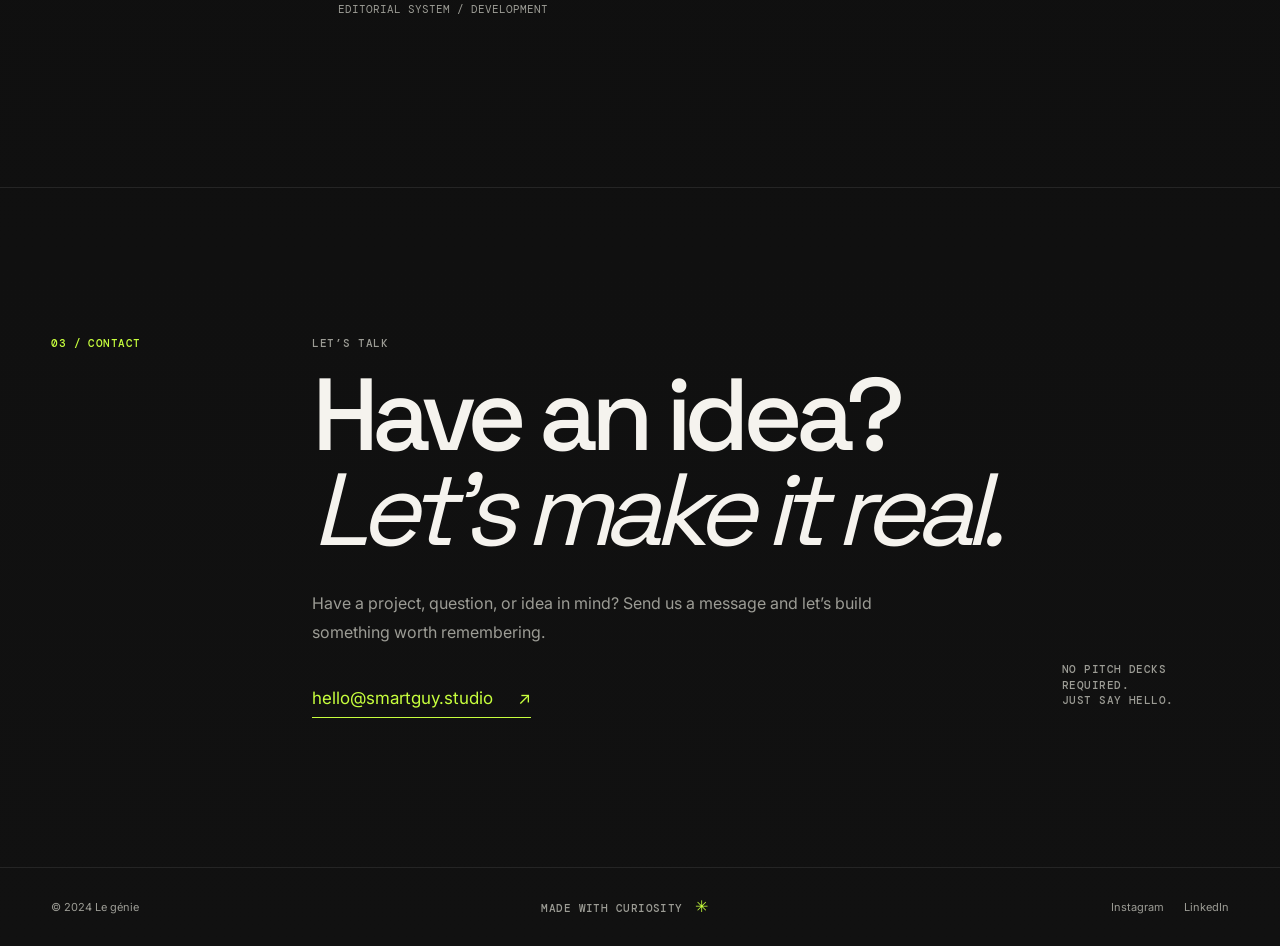
==== commit ce91301e: "Update website" ====
--- a/index.html
+++ b/index.html
@@ -3,8 +3,8 @@
 <head>
   <meta charset="UTF-8" />
   <meta name="viewport" content="width=device-width, initial-scale=1.0" />
-  <meta name="description" content="Smart Guy is a product designer and creative developer crafting digital experiences with clarity and character." />
-  <title>Smart Guy — Product designer & creative developer</title>
+  <meta name="description" content="Le génie is a creative digital studio crafting digital experiences with clarity, personality, and purpose." />
+  <title>Le génie — Creative digital studio</title>
   <link rel="preconnect" href="https://fonts.googleapis.com" />
   <link rel="preconnect" href="https://fonts.gstatic.com" crossorigin />
   <link href="https://fonts.googleapis.com/css2?family=DM+Mono:wght@400;500&family=Inter:wght@400;500;600;700&family=Space+Grotesk:wght@400;500;600;700&display=swap" rel="stylesheet" />
@@ -13,7 +13,7 @@
 <body>
   <div class="cursor-glow" aria-hidden="true"></div>
   <header class="site-header">
-    <a class="brand" href="#top" aria-label="Smart Guy home"><span class="brand-mark">SG</span><span>smart guy</span></a>
+    <a class="brand" href="#top" aria-label="Le génie home"><span class="brand-mark">LG</span><span>Le génie</span></a>
     <nav class="nav-links" aria-label="Main navigation">
       <a href="#about">About</a>
       <a href="#work">Selected work</a>
@@ -24,7 +24,7 @@
 
   <main id="top">
     <section class="hero page-grid reveal">
-      <div class="hero-kicker mono"><span class="status-dot"></span> Product designer / creative developer</div>
+      <div class="hero-kicker mono"><span class="status-dot"></span> Creative digital studio / web designer</div>
       <div class="hero-copy">
         <p class="eyebrow">Independent designer based in Seoul <span>↗</span></p>
         <h1>Digital work<br /><em>with a pulse.</em></h1>
@@ -96,12 +96,17 @@
 
     <section class="contact page-grid section-rule reveal" id="contact">
       <div class="section-label mono">03 / Contact</div>
-      <div class="contact-content"><p class="eyebrow">Have a good one in mind?</p><h2>Let’s make<br /><em>it real.</em></h2><a class="email-link" href="mailto:hello@smartguy.studio">hello@smartguy.studio <span>↗</span></a></div>
+      <div class="contact-content">
+        <p class="eyebrow eyebrow-soft">Let’s talk</p>
+        <h2>Have an idea?<br /><em>Let’s make it real.</em></h2>
+        <p class="contact-copy">Have a project, question, or idea in mind? Send us a message and let’s build something worth remembering.</p>
+        <a class="email-link" href="mailto:hello@smartguy.studio">hello@smartguy.studio <span>↗</span></a>
+      </div>
       <div class="contact-aside mono">No pitch decks required.<br />Just say hello.</div>
     </section>
   </main>
 
-  <footer class="site-footer"><span>© 2024 Smart Guy</span><span class="mono">Made with curiosity <span class="footer-star">✳</span></span><div class="socials"><a href="#top">Instagram</a><a href="#top">LinkedIn</a></div></footer>
+  <footer class="site-footer"><span>© 2024 Le génie</span><span class="mono">Made with curiosity <span class="footer-star">✳</span></span><div class="socials"><a href="#top">Instagram</a><a href="#top">LinkedIn</a></div></footer>
   <script src="script.js"></script>
 </body>
 </html>
--- a/styles.css
+++ b/styles.css
@@ -56,46 +56,67 @@
 .section-label { color: var(--lime); }
 .about-content { grid-column: 2 / 4; }
 h2 { font-size: clamp(3rem, 7.5vw, 8.5rem); line-height: .88; letter-spacing: -.065em; font-weight: 500; margin: 0; }
-.about h2 { max-width: 980px; }
+.about h2 { max-width: 1040px; font-size: clamp(4.1rem, 7.2vw, 8.8rem); letter-spacing: -.08em; }
 .about h2 span { color: #696960; }
 .about-intro { margin-bottom: 42px; }
 .eyebrow-soft { color: var(--muted); margin-bottom: 18px; }
 .highlight-phrase { color: var(--paper); }
 .accent-text { color: var(--lime); }
-.about-details { display: grid; grid-template-columns: 1.15fr 1.4fr; gap: 2rem 3rem; align-items: start; max-width: 1000px; }
-.large-copy { max-width: 670px; font-size: clamp(1.05rem, 1.3vw, 1.5rem); line-height: 1.7; color: #d0d0c7; margin: 0; }
+.about-details { display: grid; grid-template-columns: 1.05fr 1.5fr; gap: 2rem 3rem; align-items: start; max-width: 1030px; }
+.large-copy { max-width: 610px; font-size: clamp(1.08rem, 1.45vw, 1.55rem); line-height: 1.7; color: #d0d0c7; margin: 0; }
 .brand-line {
   display: flex;
   flex-wrap: wrap;
-  gap: 0.75rem 1rem;
+  gap: 0.8rem 0.9rem;
   margin-top: 1.5rem;
-  font: 500 0.78rem/1.5 var(--mono);
-  letter-spacing: .08em;
+  font: 500 0.72rem/1.5 var(--mono);
+  letter-spacing: .12em;
   text-transform: uppercase;
   color: var(--paper);
 }
 .brand-line span {
   display: inline-block;
-  padding: 0.45rem 0.7rem;
+  padding: 0.48rem 0.72rem;
   border: 1px solid var(--line);
   background: rgba(255,255,255,0.015);
+  transition: border-color .25s ease, transform .25s ease;
+}
+.brand-line span:hover {
+  border-color: rgba(199, 255, 61, 0.5);
+  transform: translateY(-2px);
 }
 .facts { display: grid; grid-template-columns: repeat(3, minmax(0, 1fr)); gap: 16px; margin-top: 2rem; }
 .fact-card {
+  position: relative;
   background: rgba(255,255,255,0.015);
   border: 1px solid var(--line);
-  padding: 1.1rem 1rem 1rem;
-  min-height: 150px;
+  padding: 1.15rem 1rem 1rem;
+  min-height: 168px;
   display: flex;
   flex-direction: column;
   gap: 0.9rem;
   justify-content: space-between;
-  transition: transform .28s ease, border-color .28s ease, background .28s ease;
+  transition: transform .28s ease, border-color .28s ease, background .28s ease, box-shadow .28s ease;
+}
+.fact-card::before {
+  content: "";
+  position: absolute;
+  top: 0;
+  left: 0;
+  width: 100%;
+  height: 1px;
+  background: linear-gradient(90deg, rgba(199,255,61,0.9), rgba(199,255,61,0));
+  opacity: 0;
+  transition: opacity .25s ease;
 }
 .fact-card:hover {
-  transform: translateY(-4px);
-  border-color: rgba(199, 255, 61, 0.45);
-  background: rgba(199, 255, 61, 0.03);
+  transform: translateY(-5px);
+  border-color: rgba(199, 255, 61, 0.5);
+  background: rgba(199, 255, 61, 0.025);
+  box-shadow: inset 0 1px 0 rgba(255,255,255,0.04);
+}
+.fact-card:hover::before {
+  opacity: 1;
 }
 .fact-number {
   color: var(--lime);
@@ -136,8 +157,15 @@
 .project-meta p, .year { color: var(--muted); font: 11px var(--mono); text-transform: uppercase; }
 .contact { min-height: 680px; align-content: center; }
 .contact-content { grid-column: 2; }
-.contact h2 { font-size: clamp(5rem, 11vw, 12rem); }
-.email-link { display: inline-flex; gap: 25px; color: var(--lime); border-bottom: 1px solid var(--lime); padding-bottom: 9px; margin-top: 70px; font-size: 17px; }
+.contact h2 { font-size: clamp(4rem, 8vw, 8rem); line-height: 0.92; letter-spacing: -.07em; }
+.contact-copy {
+  max-width: 560px;
+  margin: 2rem 0 0;
+  color: var(--muted);
+  font-size: 1rem;
+  line-height: 1.8;
+}
+.email-link { display: inline-flex; gap: 25px; color: var(--lime); border-bottom: 1px solid var(--lime); padding-bottom: 9px; margin-top: 42px; font-size: 17px; }
 .email-link span { transition: transform .3s; }
 .email-link:hover span { transform: translate(5px, -5px); }
 .contact-aside { color: var(--muted); align-self: end; padding-bottom: 10px; }
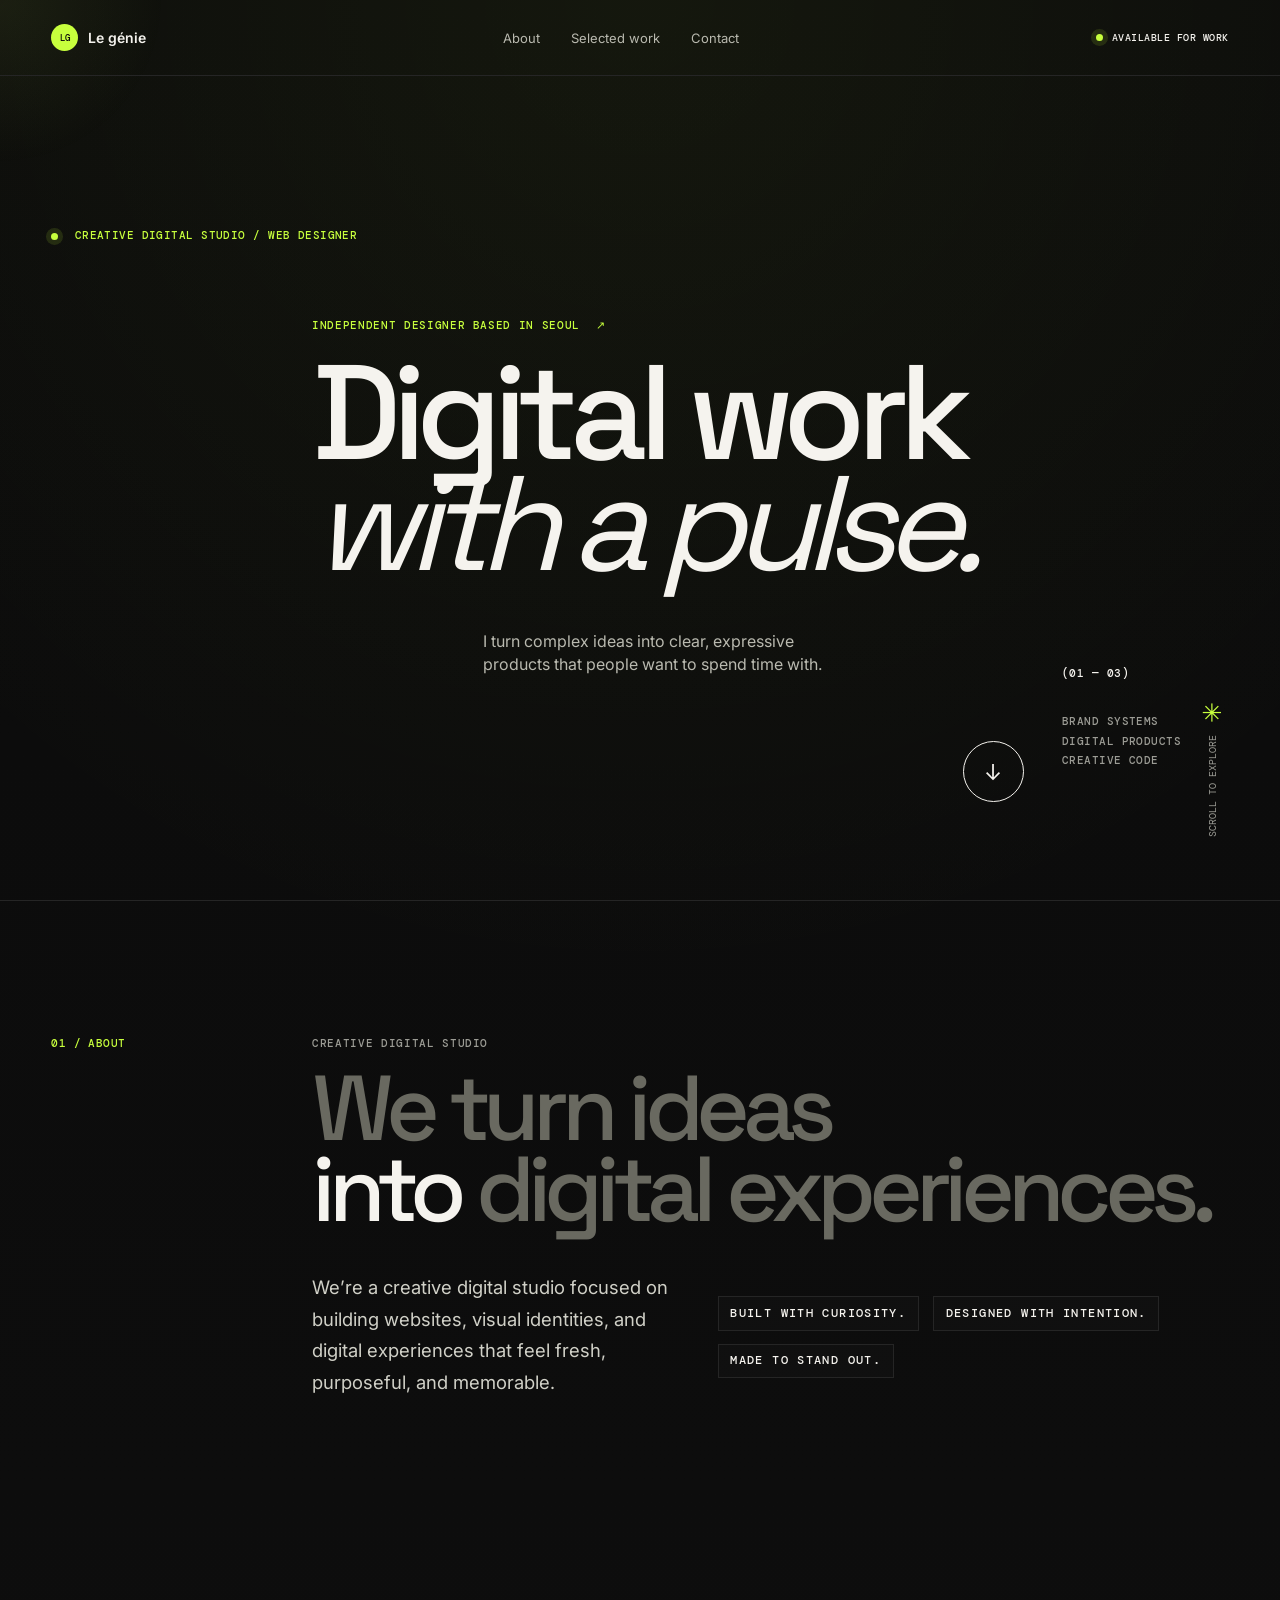
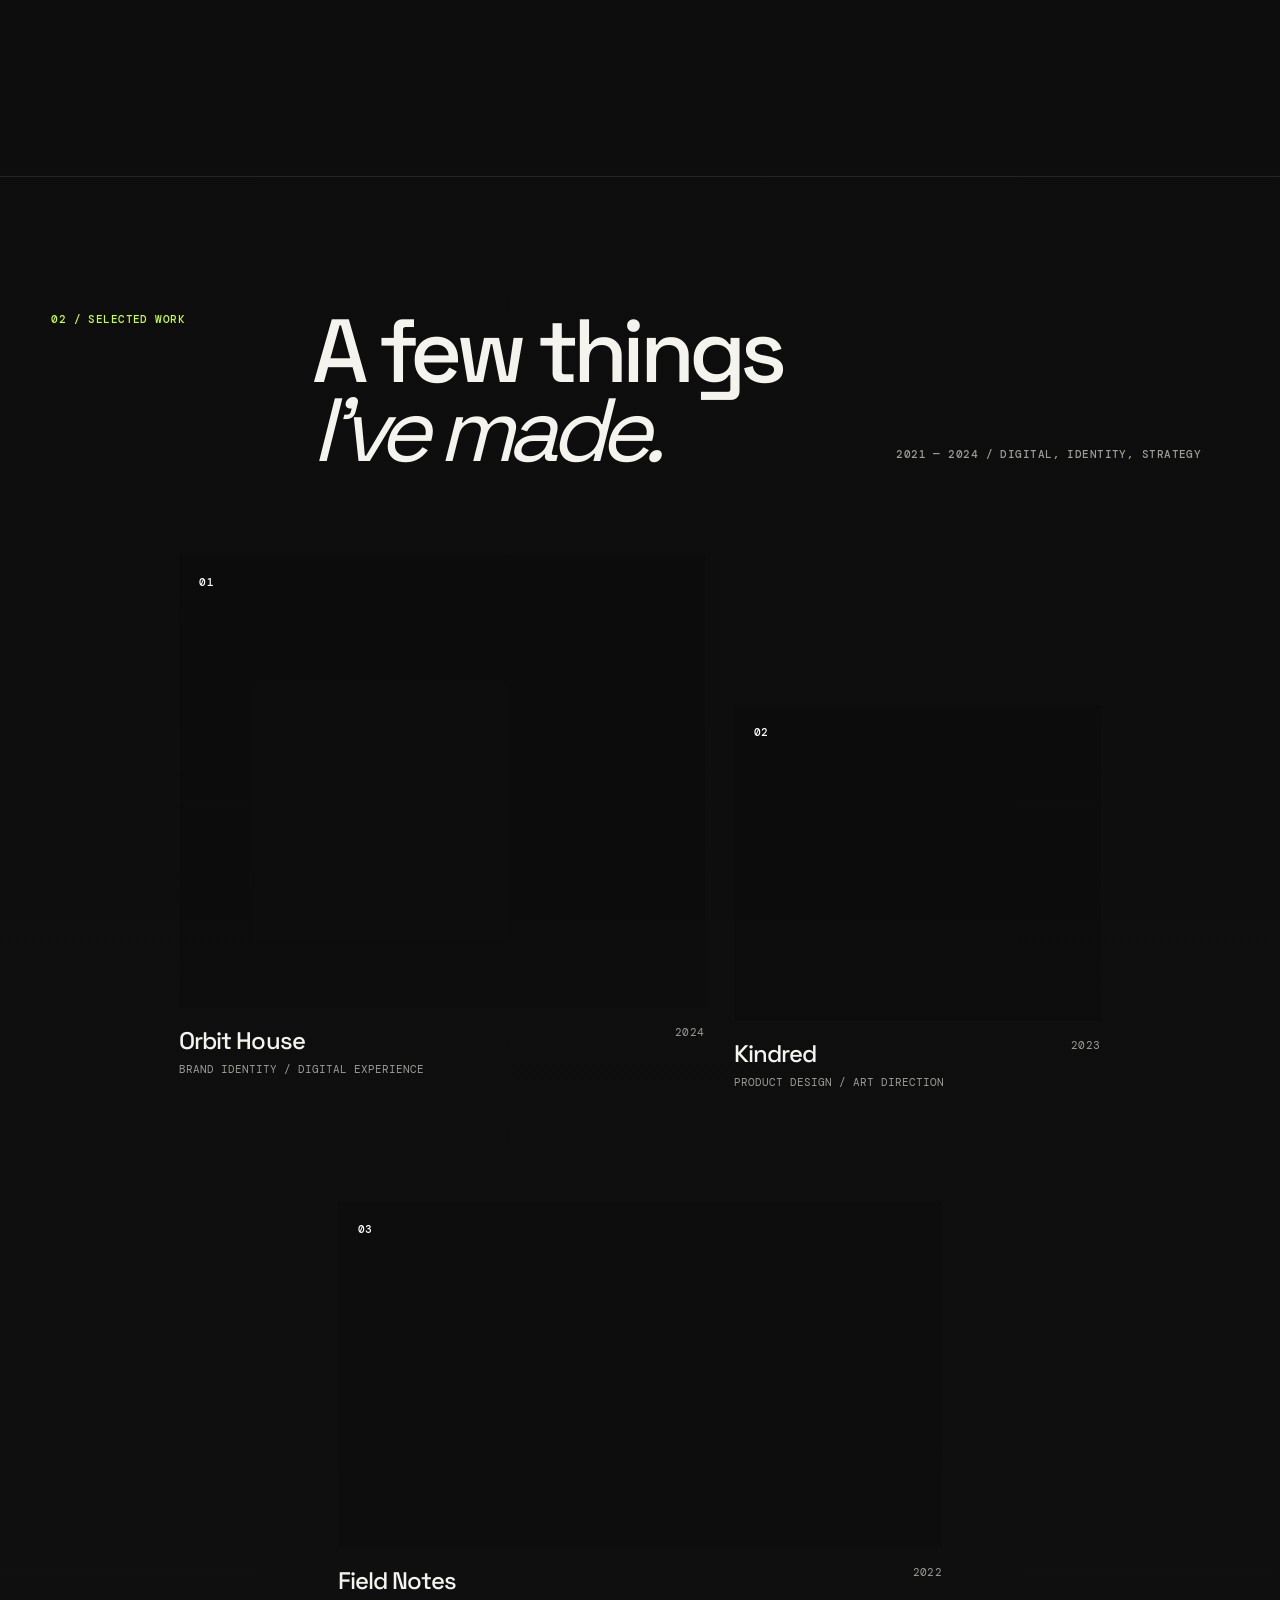
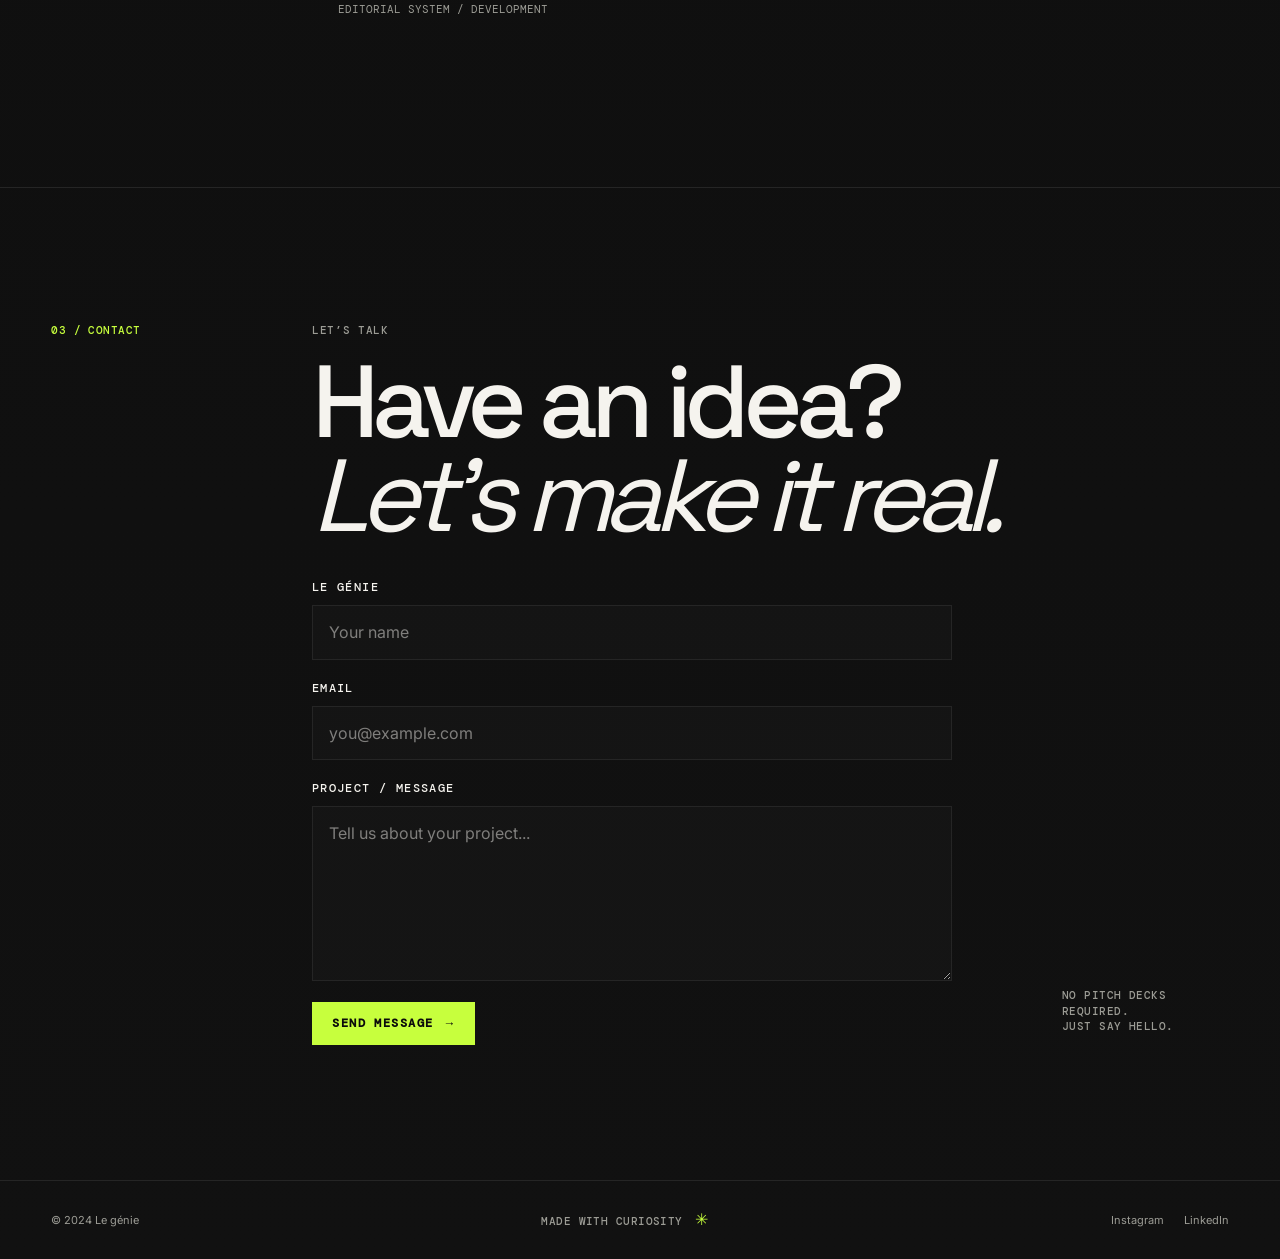
==== commit 191aec13: "Update website" ====
--- a/index.html
+++ b/index.html
@@ -99,8 +99,25 @@
       <div class="contact-content">
         <p class="eyebrow eyebrow-soft">Let’s talk</p>
         <h2>Have an idea?<br /><em>Let’s make it real.</em></h2>
-        <p class="contact-copy">Have a project, question, or idea in mind? Send us a message and let’s build something worth remembering.</p>
-        <a class="email-link" href="mailto:hello@smartguy.studio">hello@smartguy.studio <span>↗</span></a>
+
+        <form class="contact-form" action="mailto:alllthrbosss1911@gmail.com" method="post" enctype="text/plain">
+          <div class="form-row">
+            <label for="name">Le génie</label>
+            <input id="name" name="name" type="text" placeholder="Your name" />
+          </div>
+
+          <div class="form-row">
+            <label for="email">Email</label>
+            <input id="email" name="email" type="email" placeholder="you@example.com" />
+          </div>
+
+          <div class="form-row">
+            <label for="message">Project / Message</label>
+            <textarea id="message" name="message" rows="6" placeholder="Tell us about your project..."></textarea>
+          </div>
+
+          <button type="submit" class="send-button">SEND MESSAGE <span>→</span></button>
+        </form>
       </div>
       <div class="contact-aside mono">No pitch decks required.<br />Just say hello.</div>
     </section>
--- a/styles.css
+++ b/styles.css
@@ -165,6 +165,66 @@
   font-size: 1rem;
   line-height: 1.8;
 }
+.contact-form {
+  max-width: 640px;
+  margin-top: 2.3rem;
+  display: grid;
+  gap: 1.3rem;
+}
+.form-row {
+  display: grid;
+  gap: 0.55rem;
+}
+.form-row label {
+  color: var(--paper);
+  font: 500 0.72rem/1.4 var(--mono);
+  letter-spacing: .12em;
+  text-transform: uppercase;
+}
+.contact-form input,
+.contact-form textarea {
+  width: 100%;
+  border: 1px solid var(--line);
+  background: rgba(255,255,255,0.02);
+  color: var(--paper);
+  font: 400 1rem/1.5 var(--body);
+  padding: 0.9rem 1rem;
+  transition: border-color .25s ease, background .25s ease, box-shadow .25s ease;
+}
+.contact-form input::placeholder,
+.contact-form textarea::placeholder {
+  color: rgba(245,243,238,0.48);
+}
+.contact-form input:focus,
+.contact-form textarea:focus {
+  outline: none;
+  border-color: rgba(199, 255, 61, 0.7);
+  background: rgba(199, 255, 61, 0.02);
+  box-shadow: 0 0 0 3px rgba(199, 255, 61, 0.08);
+}
+.contact-form textarea {
+  resize: vertical;
+  min-height: 140px;
+}
+.send-button {
+  justify-self: start;
+  display: inline-flex;
+  align-items: center;
+  gap: 12px;
+  padding: 0.9rem 1.2rem;
+  border: 1px solid var(--lime);
+  background: var(--lime);
+  color: var(--ink);
+  font: 600 0.76rem/1 var(--mono);
+  letter-spacing: .12em;
+  text-transform: uppercase;
+  cursor: pointer;
+  transition: transform .25s ease, box-shadow .25s ease;
+}
+.send-button:hover {
+  transform: translateY(-2px);
+  box-shadow: 0 15px 25px rgba(199, 255, 61, 0.15);
+}
 .email-link { display: inline-flex; gap: 25px; color: var(--lime); border-bottom: 1px solid var(--lime); padding-bottom: 9px; margin-top: 42px; font-size: 17px; }
 .email-link span { transition: transform .3s; }
 .email-link:hover span { transform: translate(5px, -5px); }
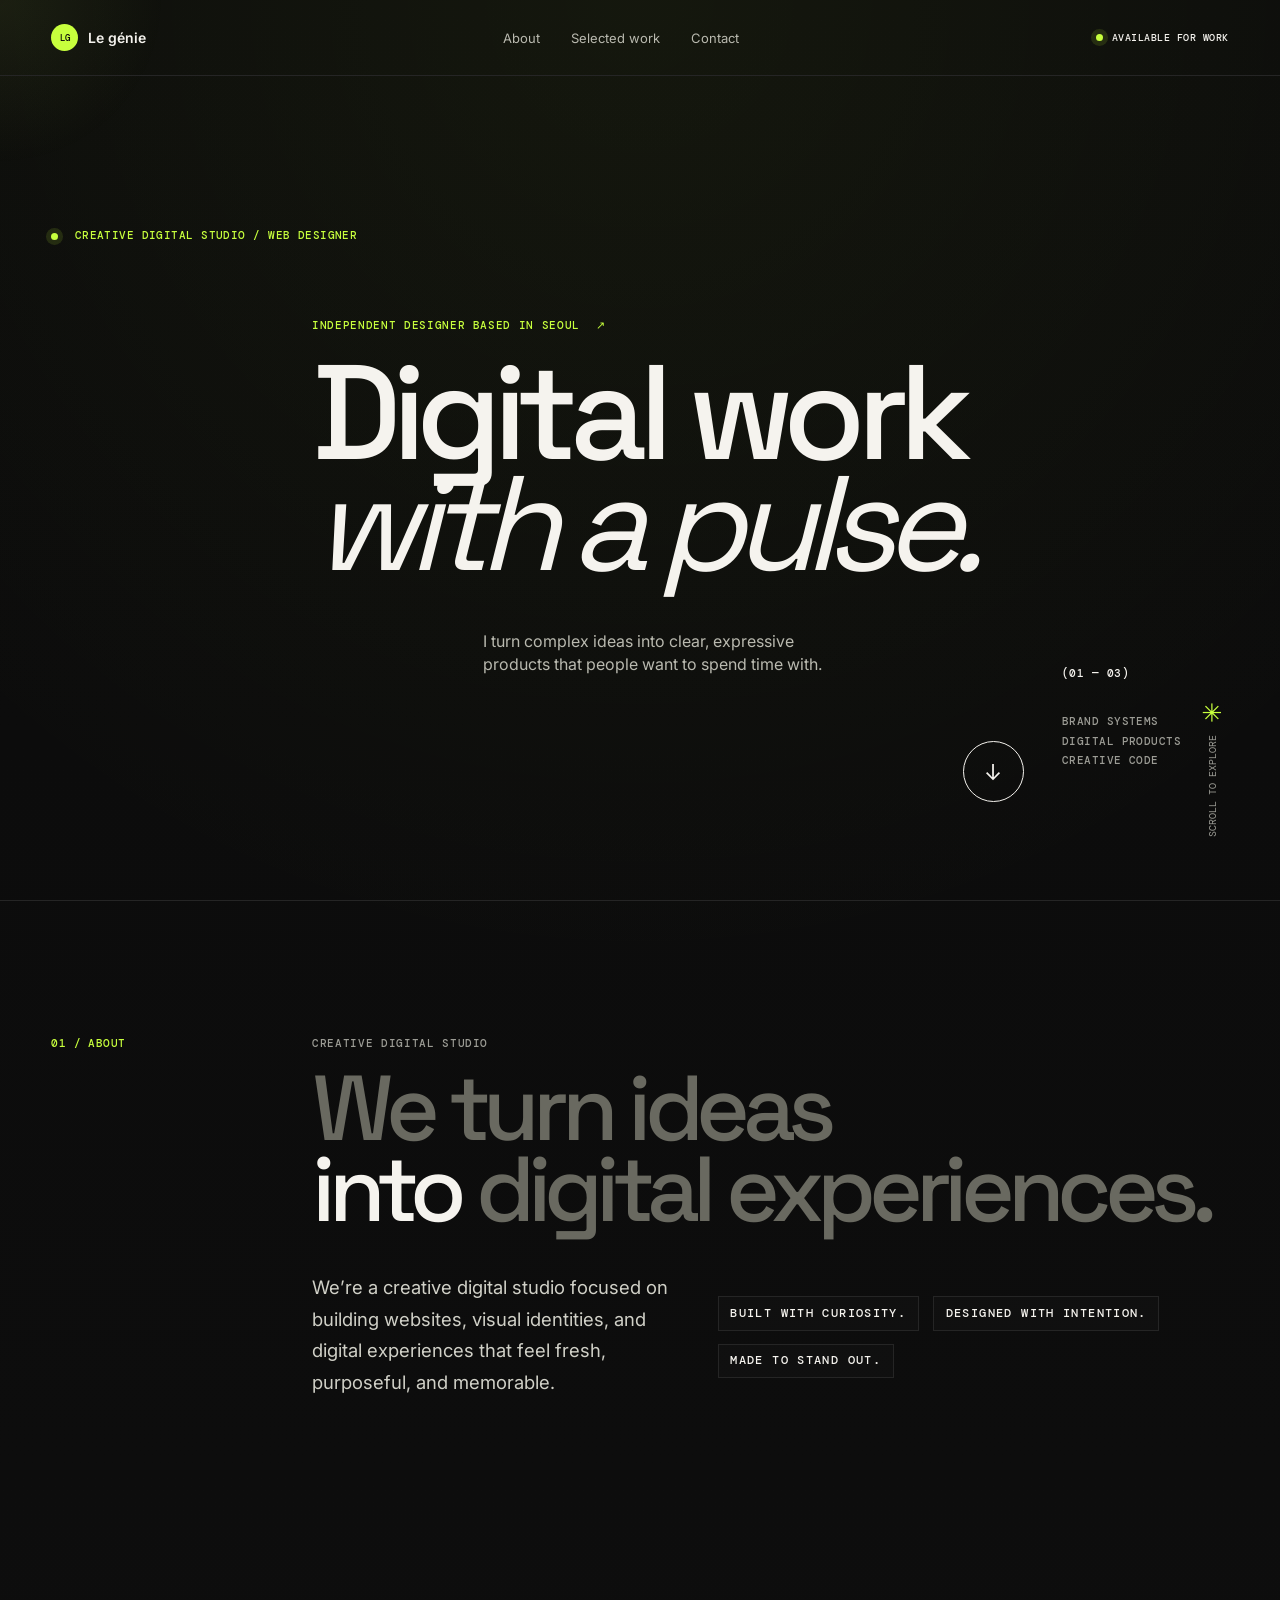
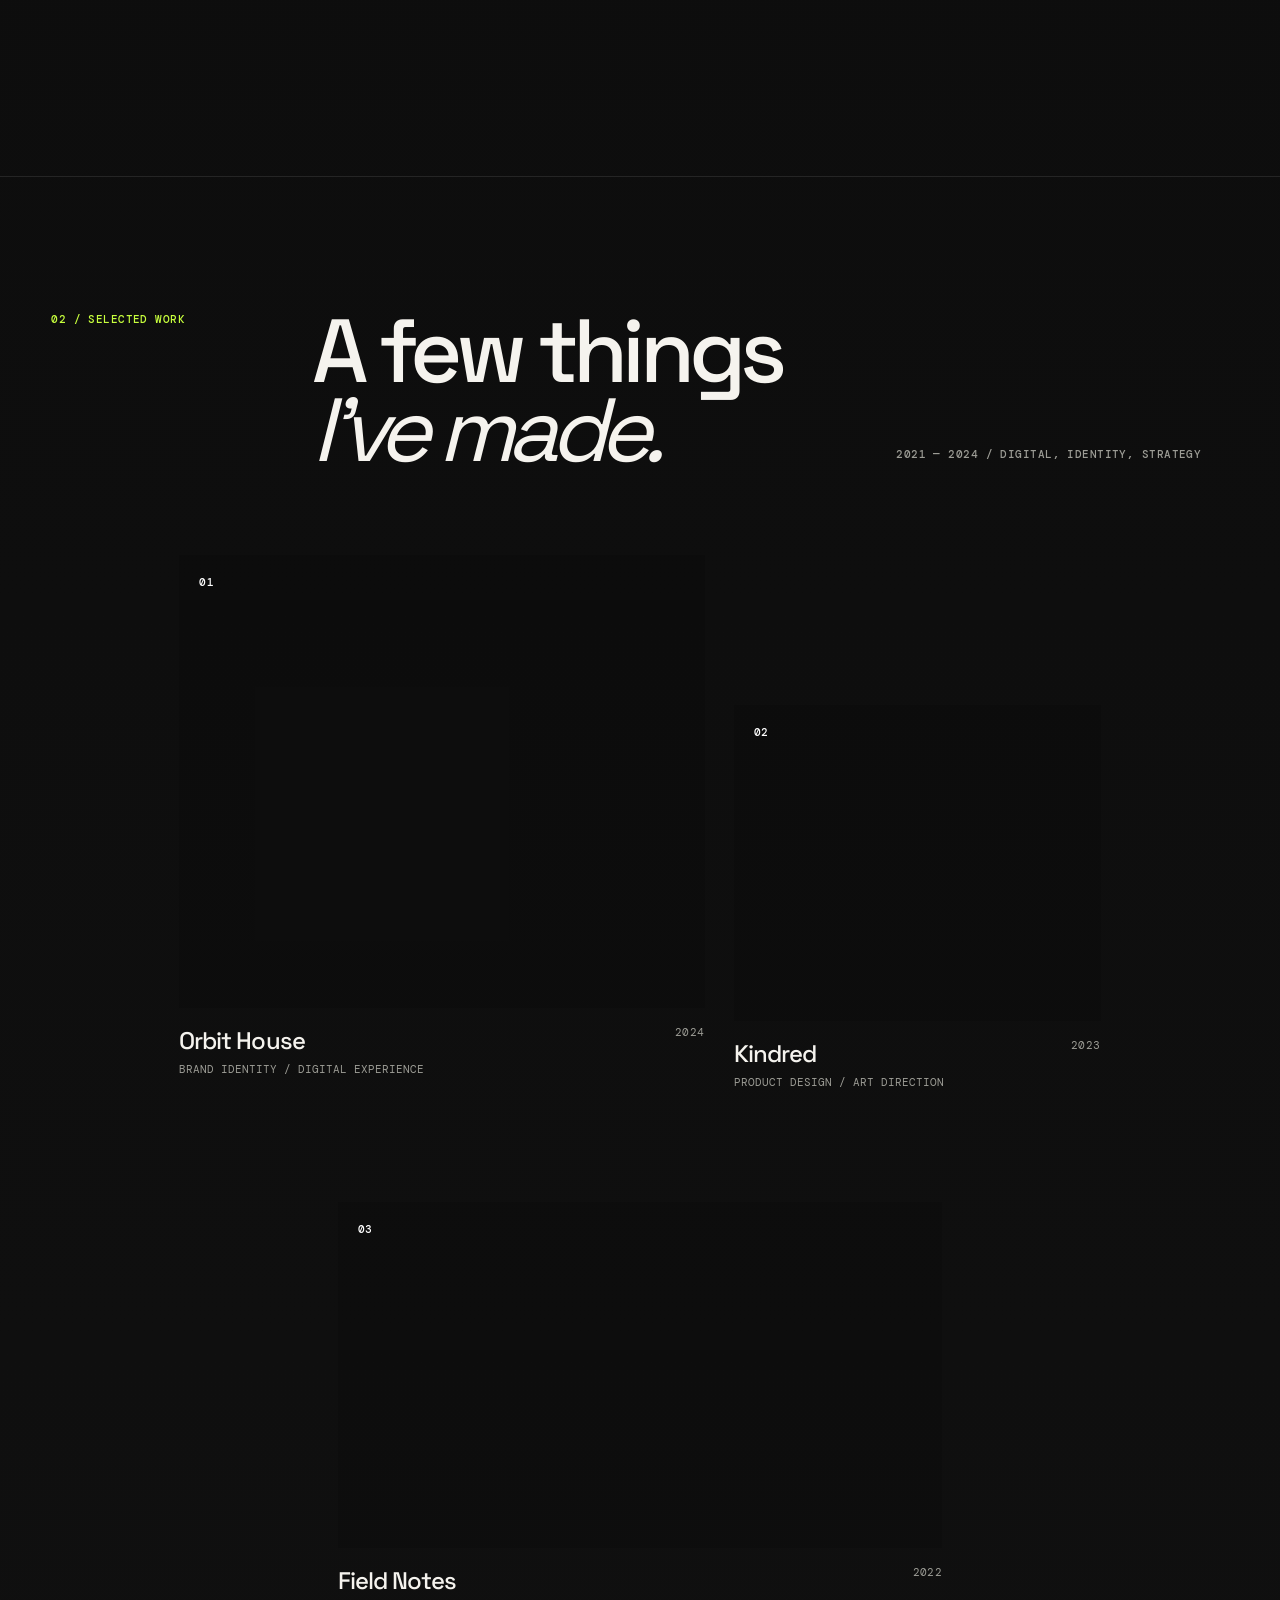
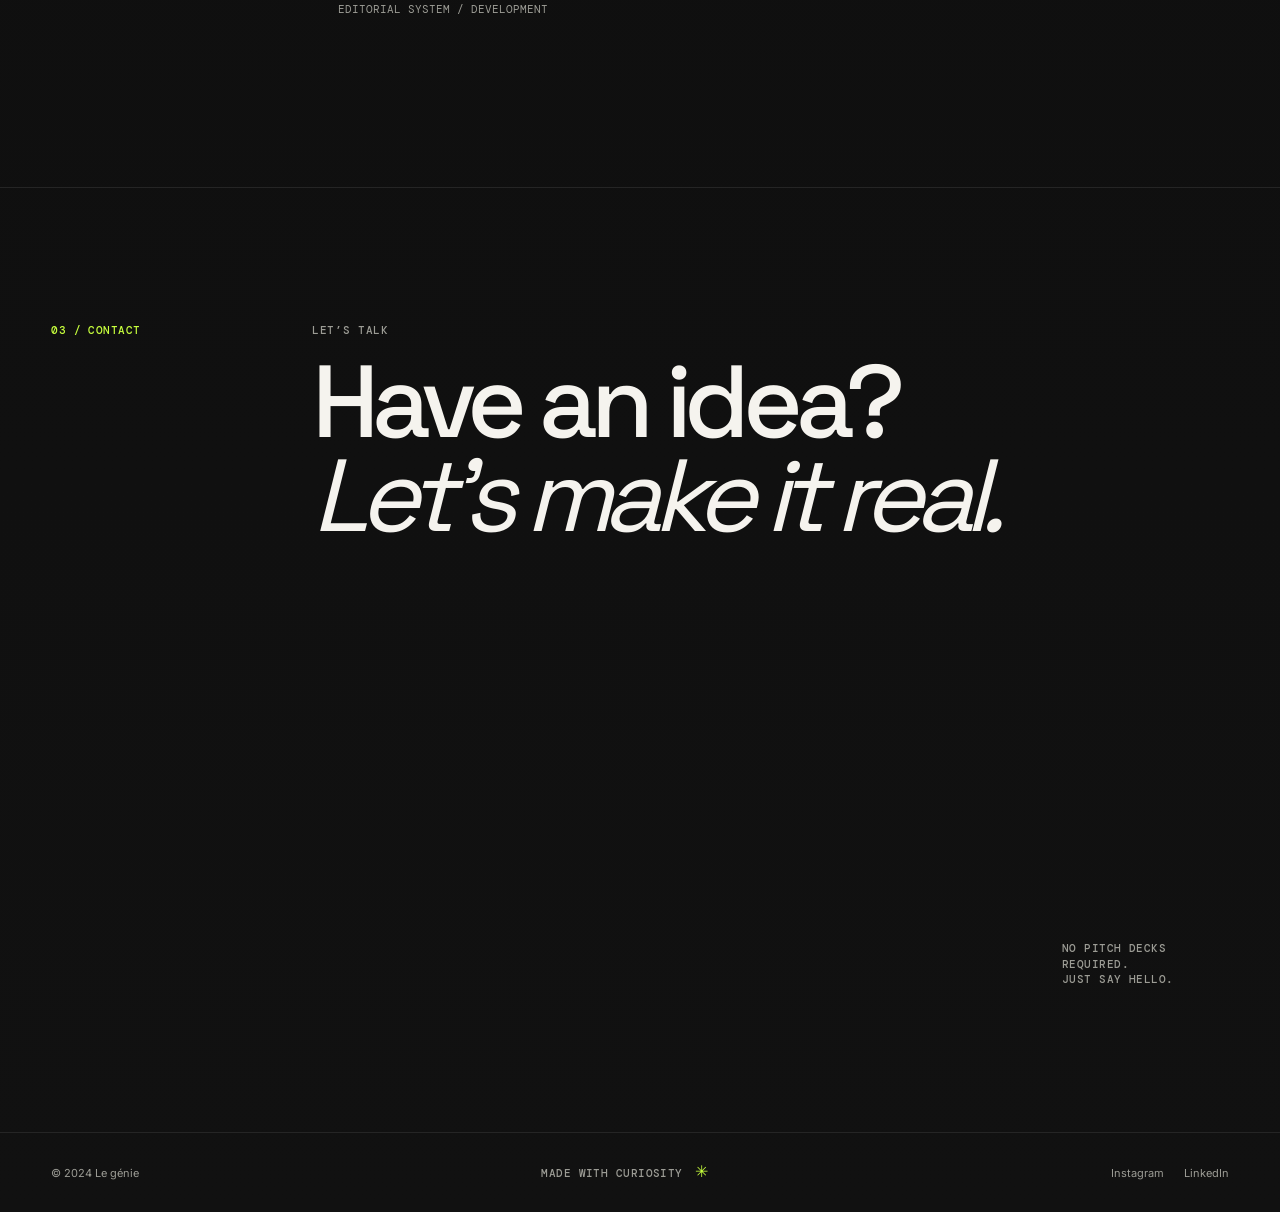
==== commit 033ad0f9: "Resize contact form" ====
--- a/index.html
+++ b/index.html
@@ -100,24 +100,7 @@
         <p class="eyebrow eyebrow-soft">Let’s talk</p>
         <h2>Have an idea?<br /><em>Let’s make it real.</em></h2>
 
-        <form class="contact-form" action="mailto:alllthrbosss1911@gmail.com" method="post" enctype="text/plain">
-          <div class="form-row">
-            <label for="name">Le génie</label>
-            <input id="name" name="name" type="text" placeholder="Your name" />
-          </div>
-
-          <div class="form-row">
-            <label for="email">Email</label>
-            <input id="email" name="email" type="email" placeholder="you@example.com" />
-          </div>
-
-          <div class="form-row">
-            <label for="message">Project / Message</label>
-            <textarea id="message" name="message" rows="6" placeholder="Tell us about your project..."></textarea>
-          </div>
-
-          <button type="submit" class="send-button">SEND MESSAGE <span>→</span></button>
-        </form>
+      <iframe  id="" allowtransparency="true" allowfullscreen="true" allow="geolocation; microphone; camera" src="https://go.forms.app/form/6ab2fd132590405131f4496f" frameborder="0"style="width: 100%; min-width: 0; height: 450px; border: none;" height:600px; border:none;"></iframe>
       </div>
       <div class="contact-aside mono">No pitch decks required.<br />Just say hello.</div>
     </section>
